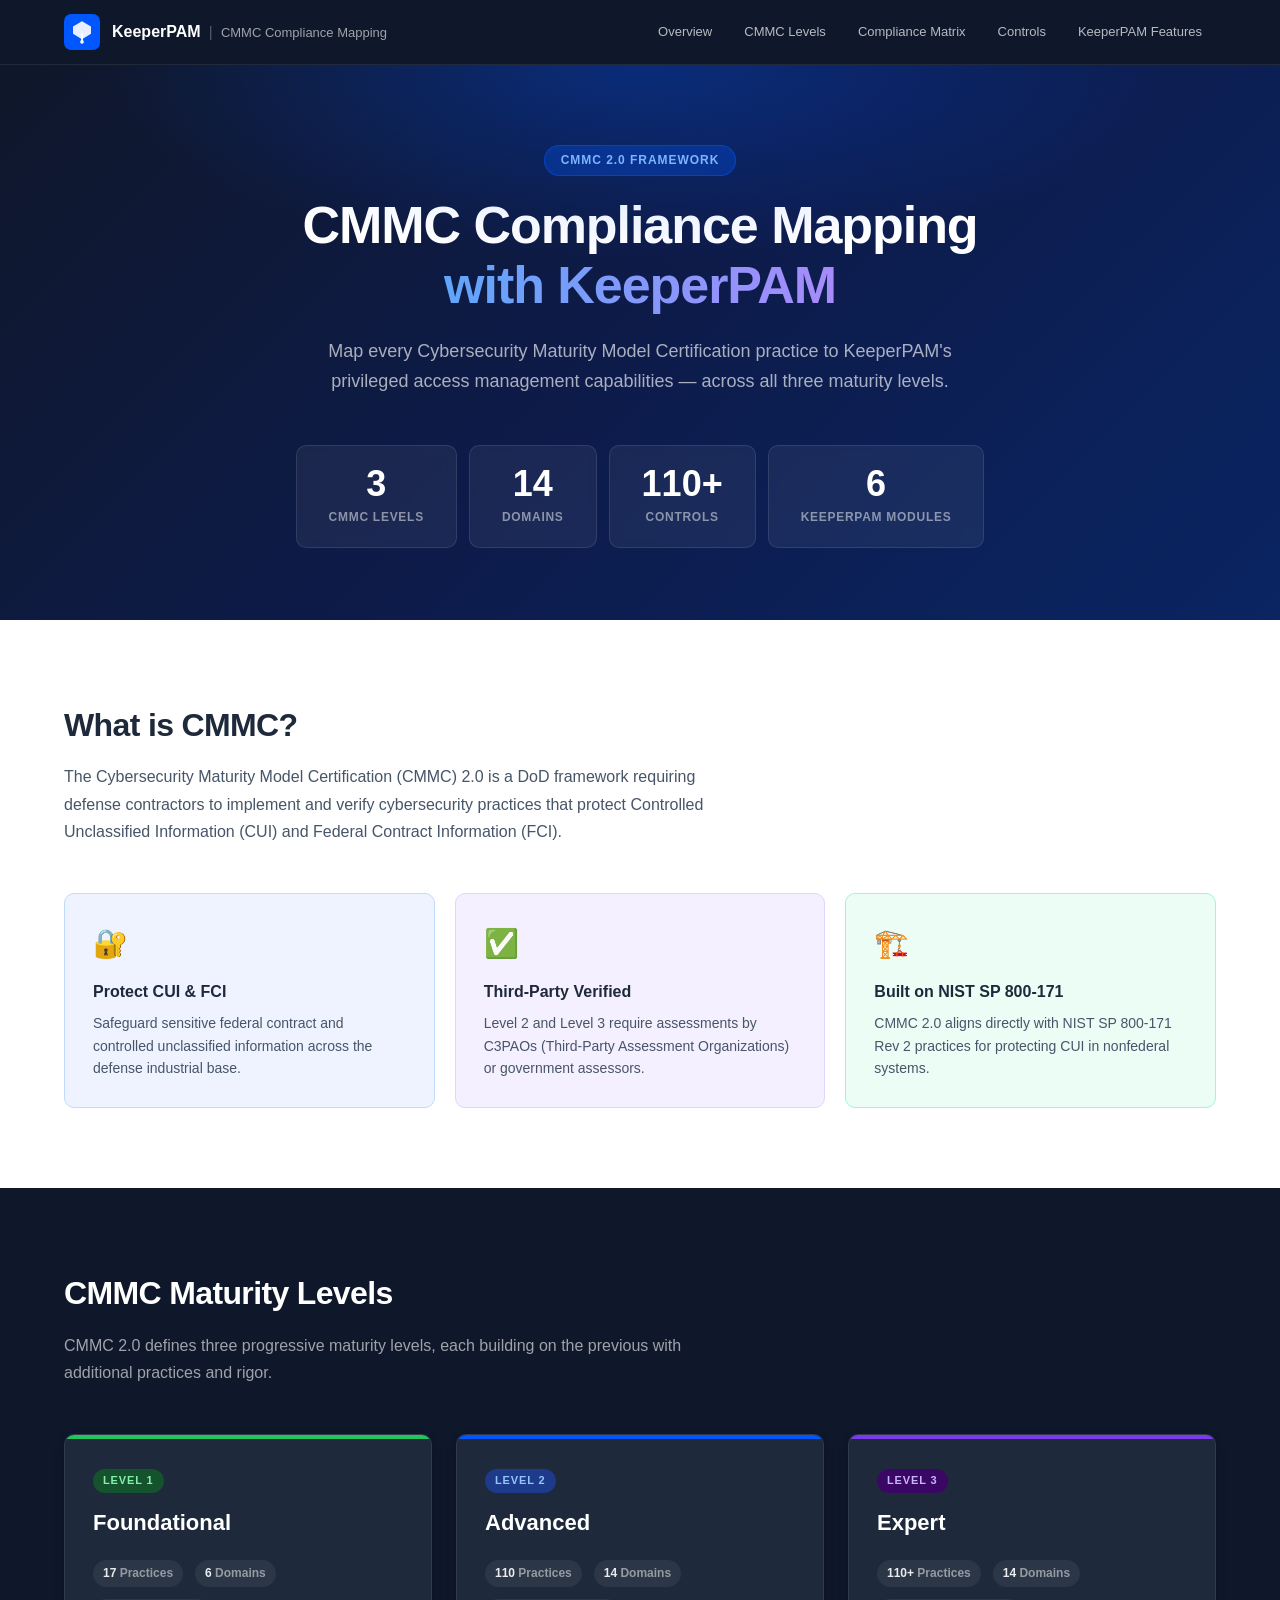
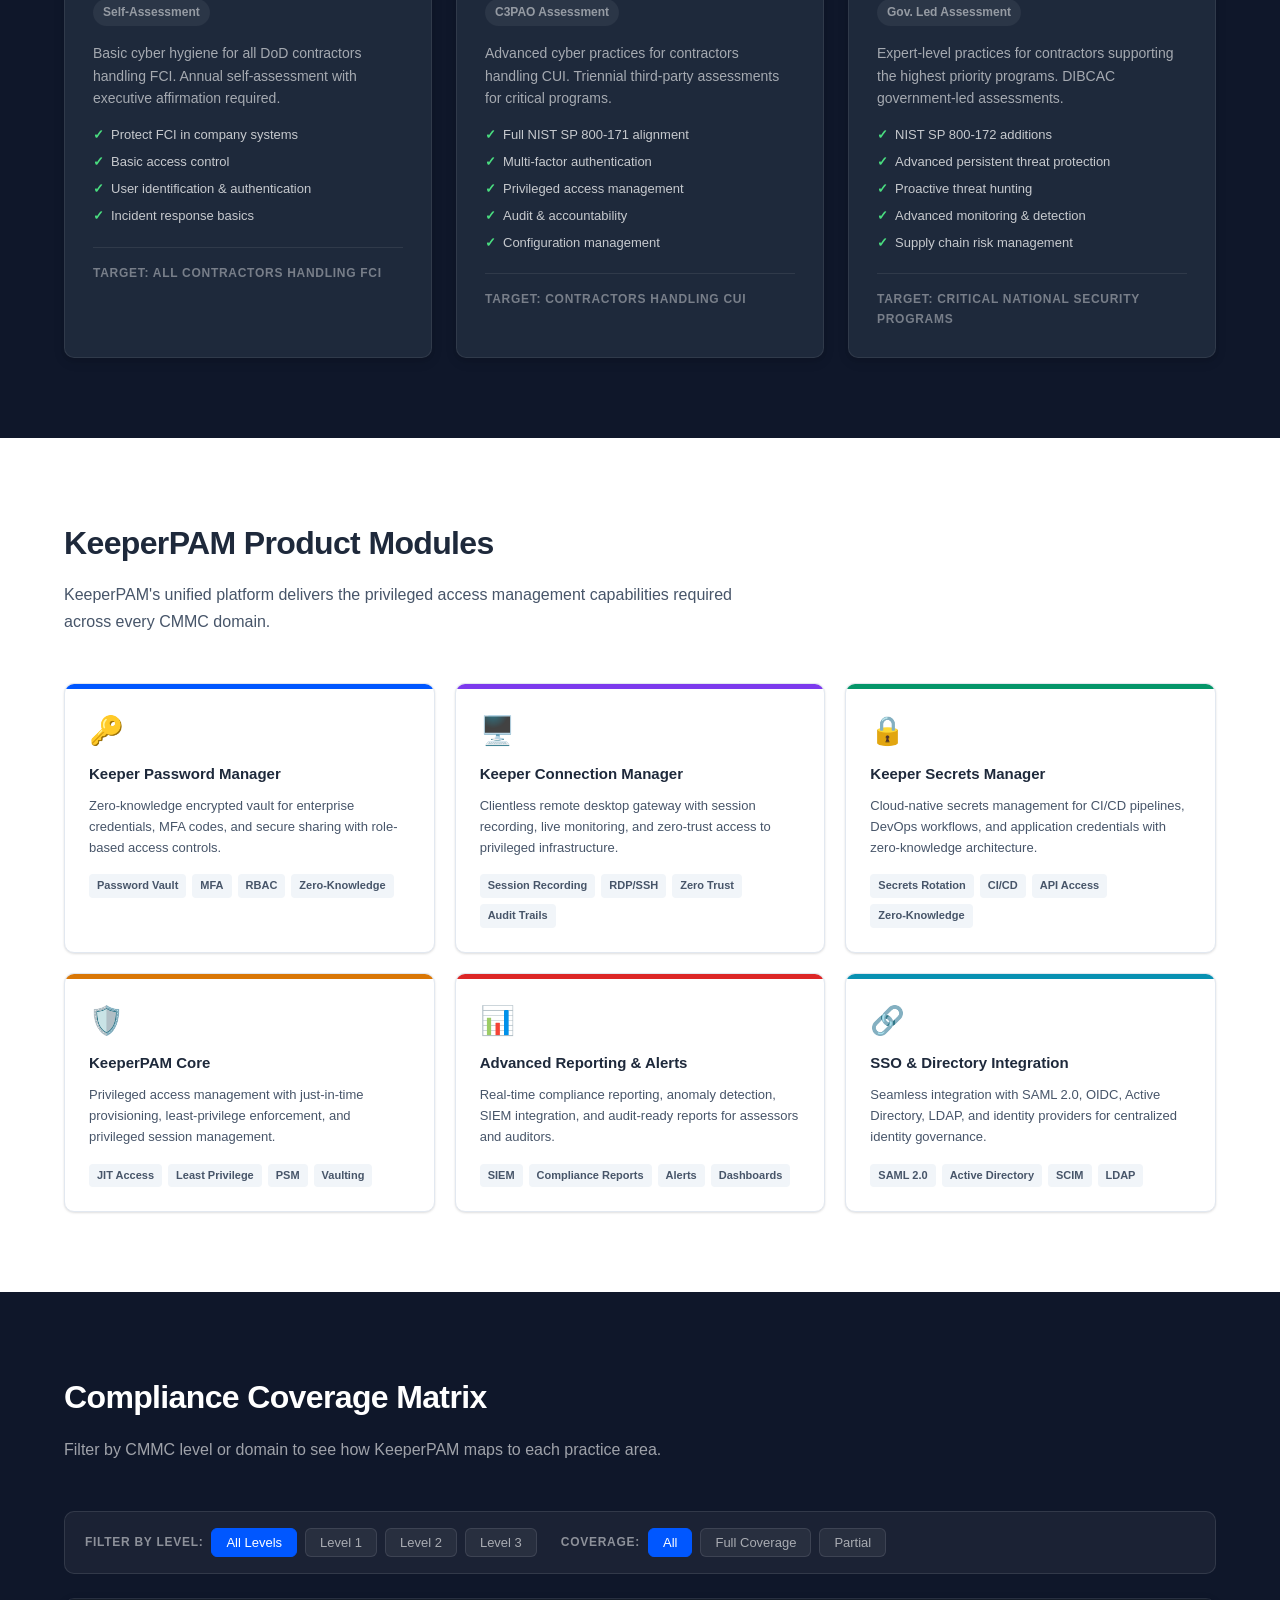
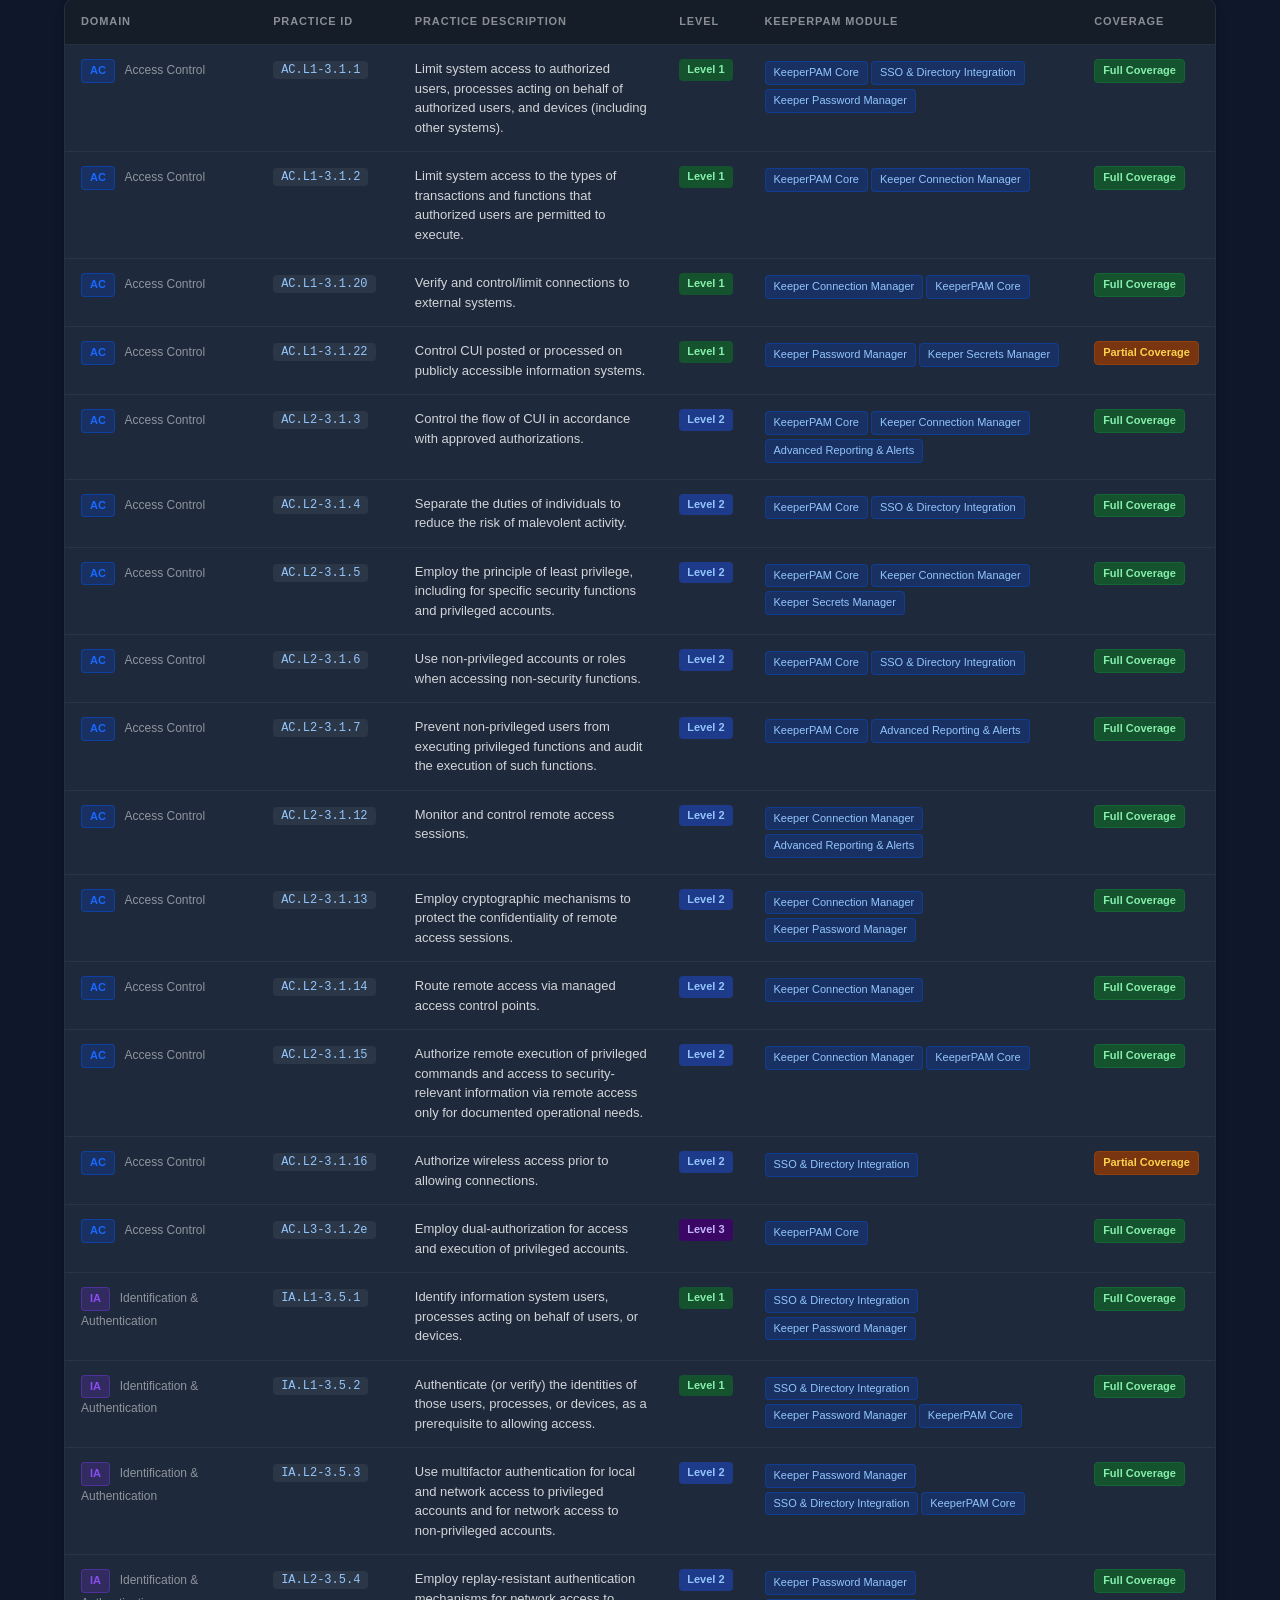
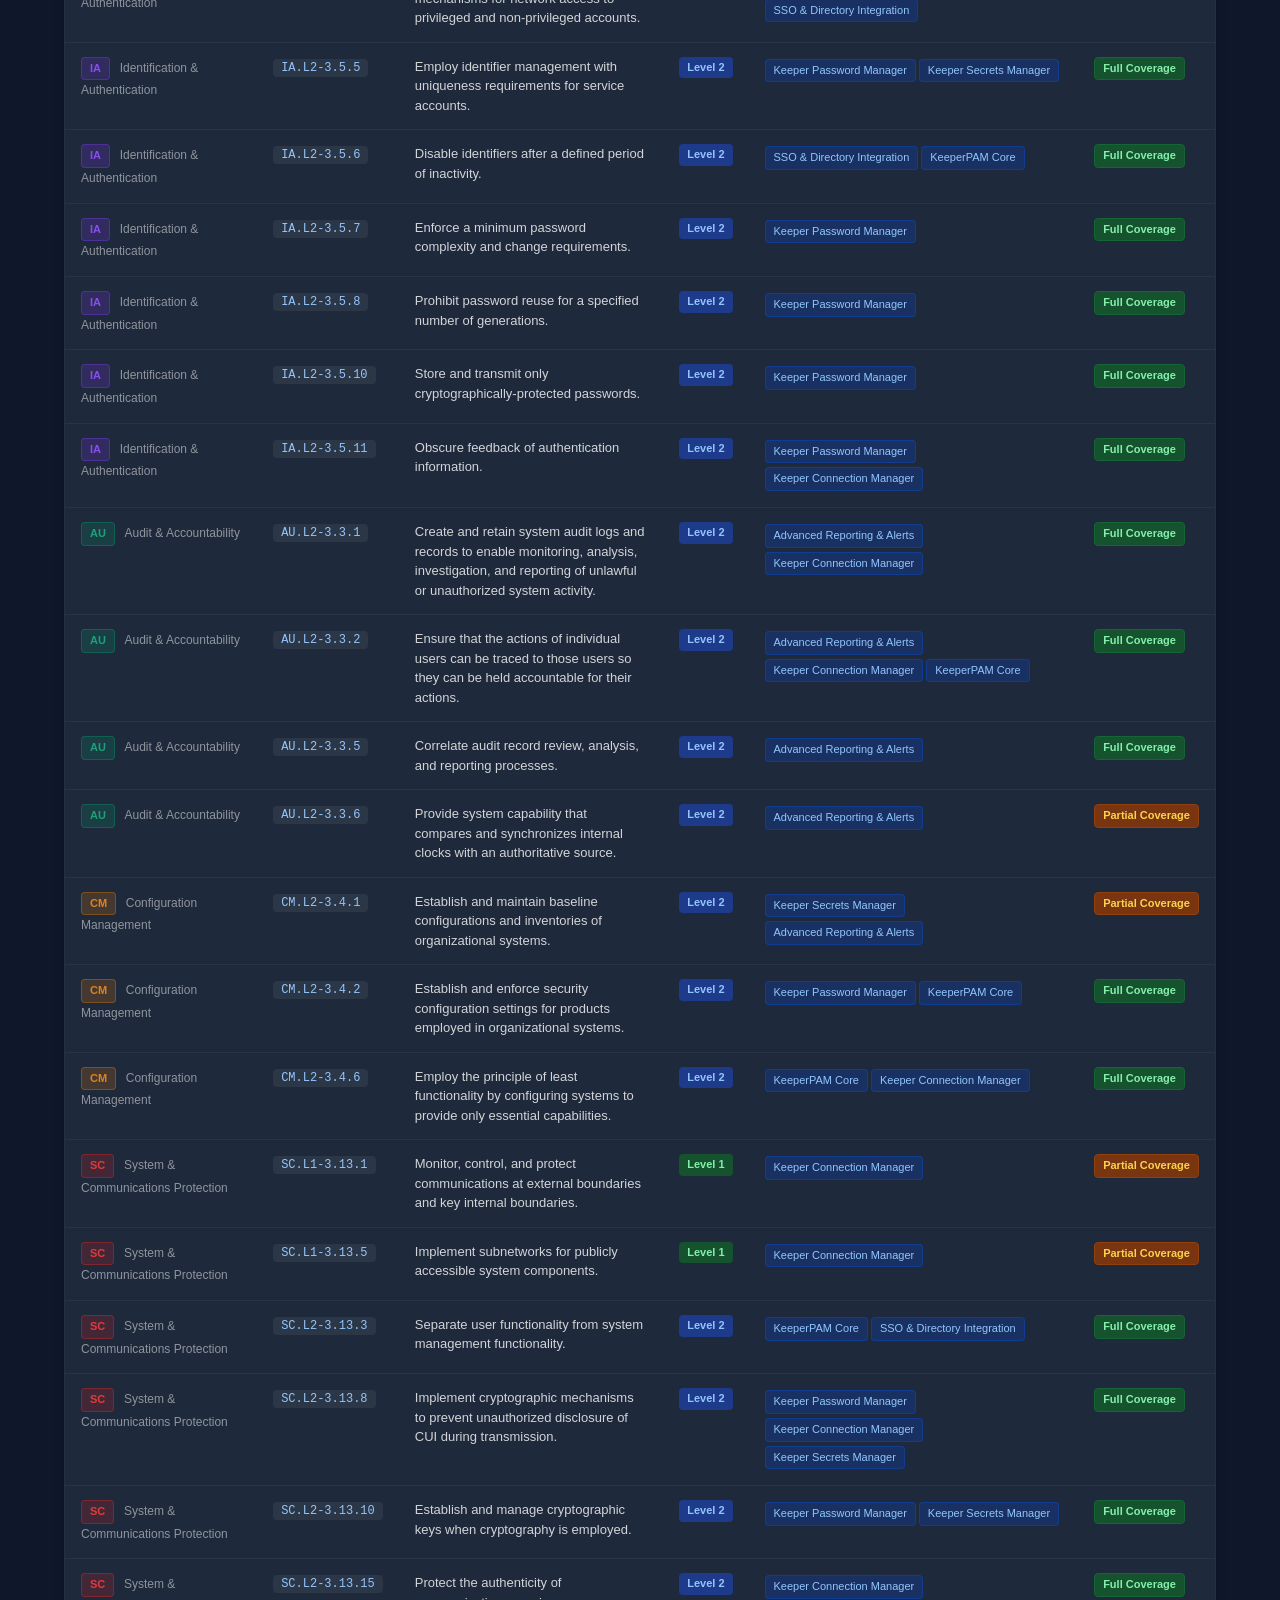
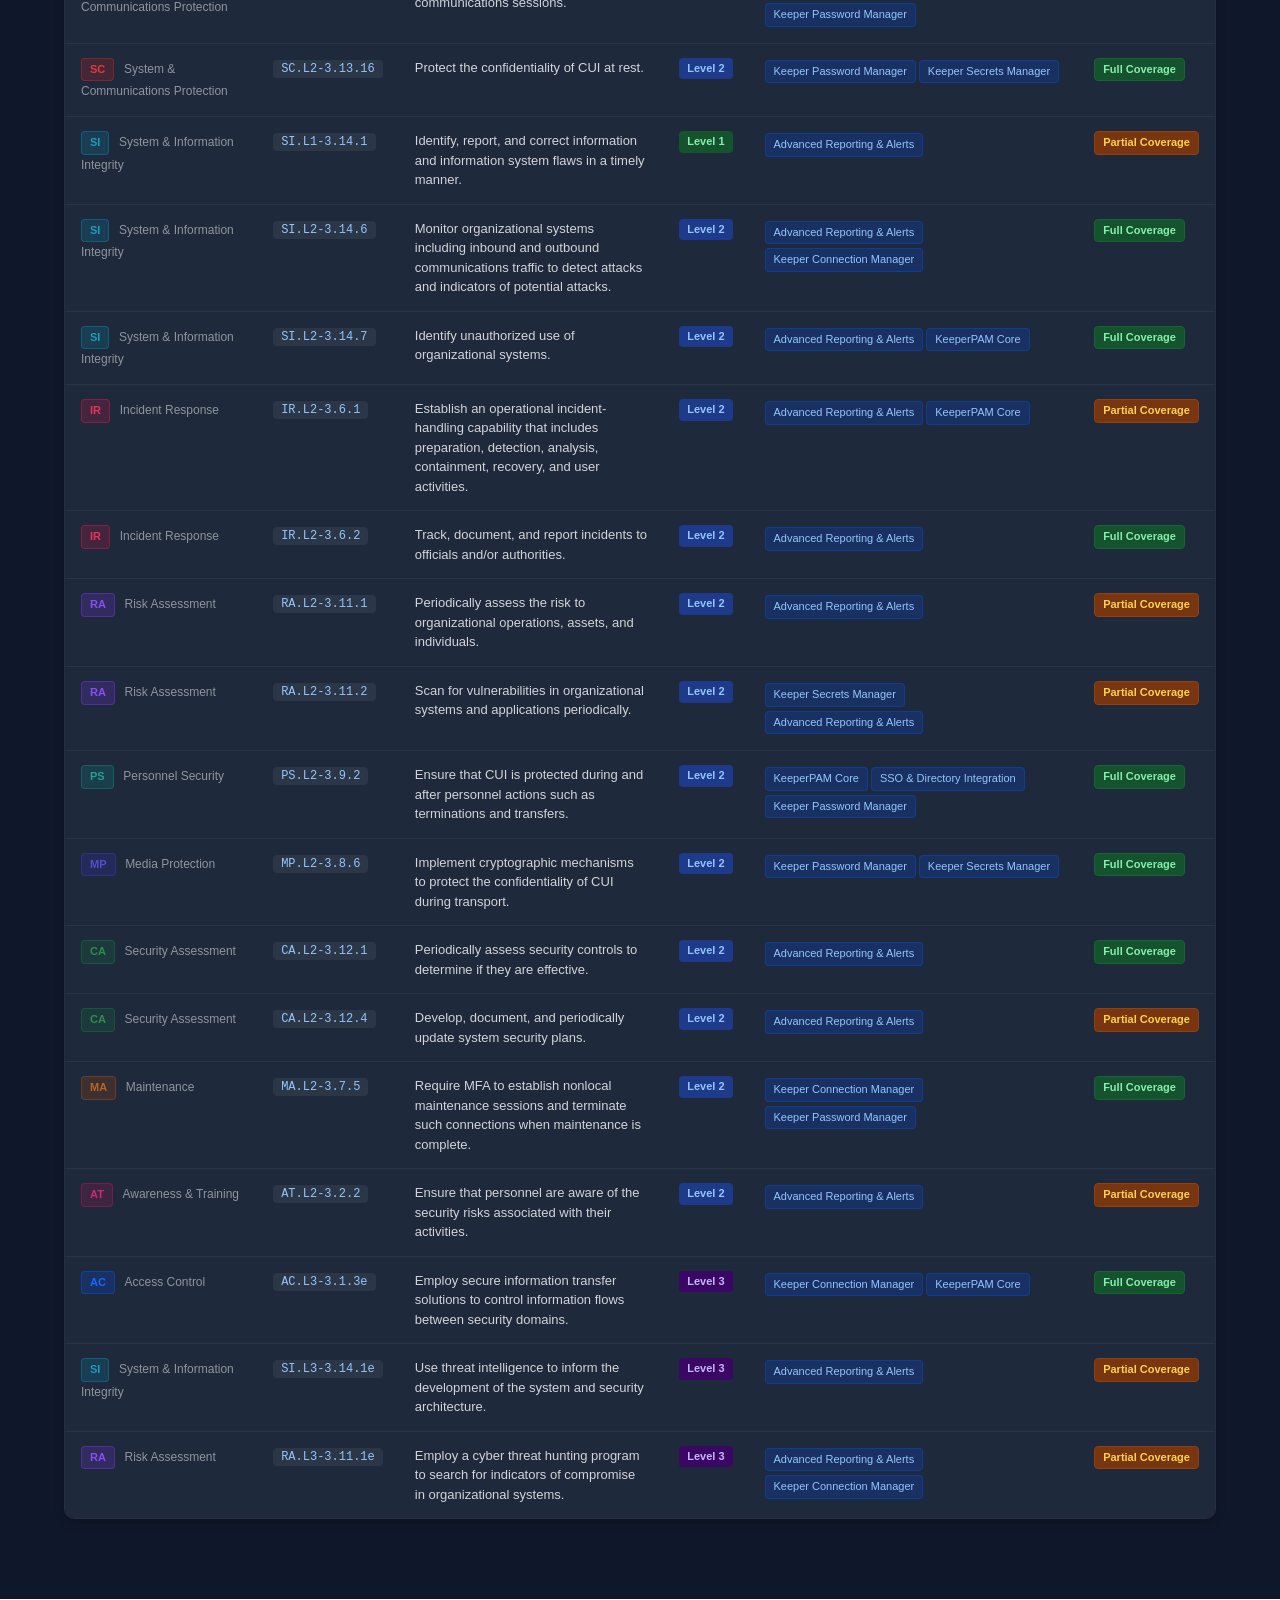
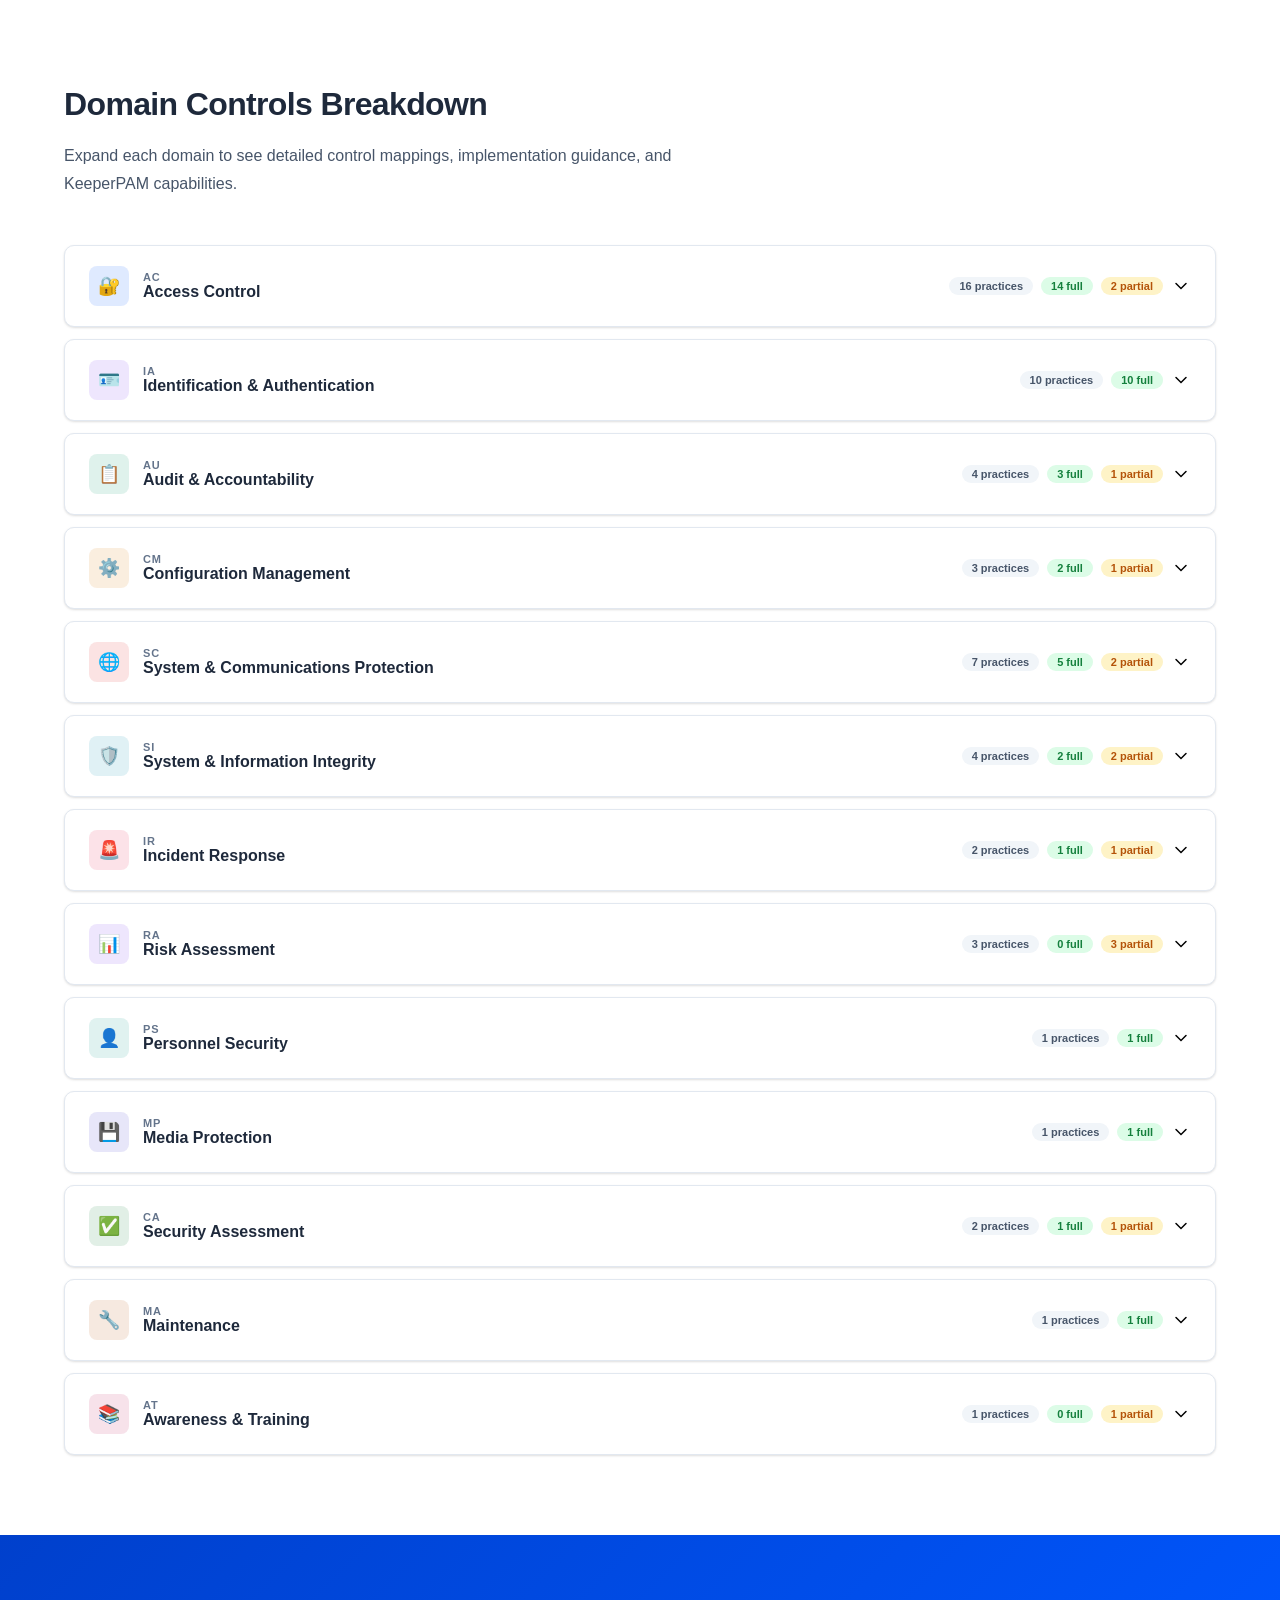
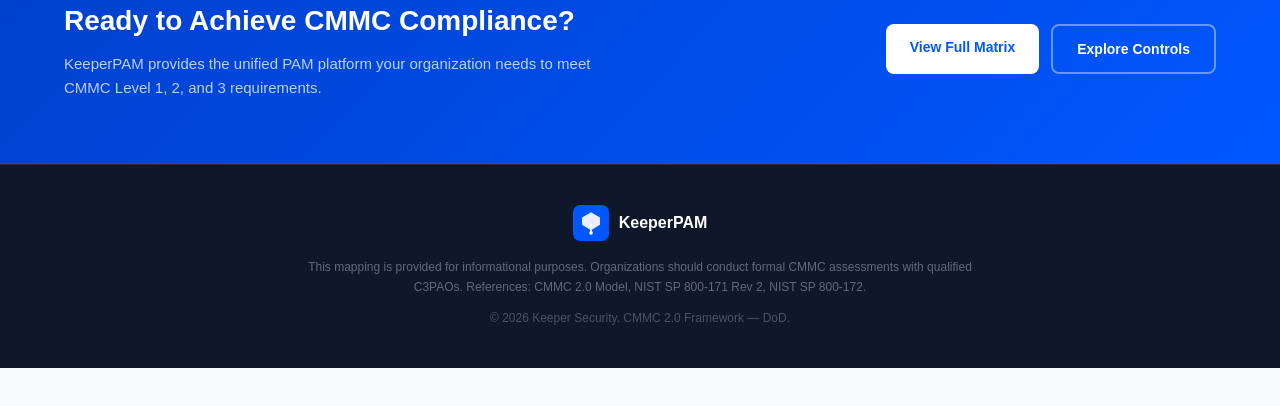
==== index.html @ f555647f "Add CMMC compliance mapping website for KeeperPAM Builds a full single-page website mapping CMMC 2.0" ====
<!DOCTYPE html>
<html lang="en">
<head>
  <meta charset="UTF-8" />
  <meta name="viewport" content="width=device-width, initial-scale=1.0" />
  <title>CMMC Compliance Mapping – KeeperPAM</title>
  <link rel="stylesheet" href="styles.css" />
</head>
<body>

  <!-- Header -->
  <header class="site-header">
    <div class="container header-inner">
      <div class="logo-block">
        <svg class="logo-icon" viewBox="0 0 40 40" fill="none" xmlns="http://www.w3.org/2000/svg">
          <rect width="40" height="40" rx="8" fill="#0057FF"/>
          <path d="M20 8L10 14v8l10 6 10-6v-8L20 8z" fill="white" opacity="0.9"/>
          <path d="M20 22v8" stroke="white" stroke-width="2" stroke-linecap="round"/>
          <circle cx="20" cy="31" r="2" fill="white"/>
        </svg>
        <div>
          <span class="logo-primary">KeeperPAM</span>
          <span class="logo-divider">|</span>
          <span class="logo-secondary">CMMC Compliance Mapping</span>
        </div>
      </div>
      <nav class="main-nav">
        <a href="#overview">Overview</a>
        <a href="#levels">CMMC Levels</a>
        <a href="#matrix">Compliance Matrix</a>
        <a href="#controls">Controls</a>
        <a href="#products">KeeperPAM Features</a>
      </nav>
    </div>
  </header>

  <!-- Hero -->
  <section class="hero">
    <div class="container">
      <div class="hero-badge">CMMC 2.0 Framework</div>
      <h1>CMMC Compliance Mapping<br /><span class="hero-accent">with KeeperPAM</span></h1>
      <p class="hero-sub">Map every Cybersecurity Maturity Model Certification practice to KeeperPAM's privileged access management capabilities — across all three maturity levels.</p>
      <div class="hero-stats">
        <div class="stat"><span class="stat-num">3</span><span class="stat-label">CMMC Levels</span></div>
        <div class="stat"><span class="stat-num">14</span><span class="stat-label">Domains</span></div>
        <div class="stat"><span class="stat-num">110+</span><span class="stat-label">Controls</span></div>
        <div class="stat"><span class="stat-num">6</span><span class="stat-label">KeeperPAM Modules</span></div>
      </div>
    </div>
  </section>

  <!-- Overview -->
  <section id="overview" class="section section-light">
    <div class="container">
      <h2 class="section-title">What is CMMC?</h2>
      <p class="section-intro">The Cybersecurity Maturity Model Certification (CMMC) 2.0 is a DoD framework requiring defense contractors to implement and verify cybersecurity practices that protect Controlled Unclassified Information (CUI) and Federal Contract Information (FCI).</p>
      <div class="card-grid three-col">
        <div class="card card-blue">
          <div class="card-icon">🔐</div>
          <h3>Protect CUI &amp; FCI</h3>
          <p>Safeguard sensitive federal contract and controlled unclassified information across the defense industrial base.</p>
        </div>
        <div class="card card-purple">
          <div class="card-icon">✅</div>
          <h3>Third-Party Verified</h3>
          <p>Level 2 and Level 3 require assessments by C3PAOs (Third-Party Assessment Organizations) or government assessors.</p>
        </div>
        <div class="card card-green">
          <div class="card-icon">🏗️</div>
          <h3>Built on NIST SP 800-171</h3>
          <p>CMMC 2.0 aligns directly with NIST SP 800-171 Rev 2 practices for protecting CUI in nonfederal systems.</p>
        </div>
      </div>
    </div>
  </section>

  <!-- CMMC Levels -->
  <section id="levels" class="section section-dark">
    <div class="container">
      <h2 class="section-title">CMMC Maturity Levels</h2>
      <p class="section-intro">CMMC 2.0 defines three progressive maturity levels, each building on the previous with additional practices and rigor.</p>
      <div class="levels-grid">

        <div class="level-card level-1">
          <div class="level-header">
            <span class="level-badge">Level 1</span>
            <h3>Foundational</h3>
          </div>
          <div class="level-body">
            <div class="level-meta">
              <span class="meta-item"><strong>17</strong> Practices</span>
              <span class="meta-item"><strong>6</strong> Domains</span>
              <span class="meta-item">Self-Assessment</span>
            </div>
            <p>Basic cyber hygiene for all DoD contractors handling FCI. Annual self-assessment with executive affirmation required.</p>
            <ul class="level-bullets">
              <li>Protect FCI in company systems</li>
              <li>Basic access control</li>
              <li>User identification &amp; authentication</li>
              <li>Incident response basics</li>
            </ul>
            <div class="level-target">Target: All contractors handling FCI</div>
          </div>
        </div>

        <div class="level-card level-2">
          <div class="level-header">
            <span class="level-badge">Level 2</span>
            <h3>Advanced</h3>
          </div>
          <div class="level-body">
            <div class="level-meta">
              <span class="meta-item"><strong>110</strong> Practices</span>
              <span class="meta-item"><strong>14</strong> Domains</span>
              <span class="meta-item">C3PAO Assessment</span>
            </div>
            <p>Advanced cyber practices for contractors handling CUI. Triennial third-party assessments for critical programs.</p>
            <ul class="level-bullets">
              <li>Full NIST SP 800-171 alignment</li>
              <li>Multi-factor authentication</li>
              <li>Privileged access management</li>
              <li>Audit &amp; accountability</li>
              <li>Configuration management</li>
            </ul>
            <div class="level-target">Target: Contractors handling CUI</div>
          </div>
        </div>

        <div class="level-card level-3">
          <div class="level-header">
            <span class="level-badge">Level 3</span>
            <h3>Expert</h3>
          </div>
          <div class="level-body">
            <div class="level-meta">
              <span class="meta-item"><strong>110+</strong> Practices</span>
              <span class="meta-item"><strong>14</strong> Domains</span>
              <span class="meta-item">Gov. Led Assessment</span>
            </div>
            <p>Expert-level practices for contractors supporting the highest priority programs. DIBCAC government-led assessments.</p>
            <ul class="level-bullets">
              <li>NIST SP 800-172 additions</li>
              <li>Advanced persistent threat protection</li>
              <li>Proactive threat hunting</li>
              <li>Advanced monitoring &amp; detection</li>
              <li>Supply chain risk management</li>
            </ul>
            <div class="level-target">Target: Critical national security programs</div>
          </div>
        </div>

      </div>
    </div>
  </section>

  <!-- KeeperPAM Products -->
  <section id="products" class="section section-light">
    <div class="container">
      <h2 class="section-title">KeeperPAM Product Modules</h2>
      <p class="section-intro">KeeperPAM's unified platform delivers the privileged access management capabilities required across every CMMC domain.</p>
      <div class="card-grid three-col">
        <div class="product-card" data-product="kpm">
          <div class="product-color-bar bar-blue"></div>
          <div class="product-icon">🔑</div>
          <h3>Keeper Password Manager</h3>
          <p>Zero-knowledge encrypted vault for enterprise credentials, MFA codes, and secure sharing with role-based access controls.</p>
          <div class="product-tags">
            <span class="tag">Password Vault</span>
            <span class="tag">MFA</span>
            <span class="tag">RBAC</span>
            <span class="tag">Zero-Knowledge</span>
          </div>
        </div>
        <div class="product-card" data-product="kcm">
          <div class="product-color-bar bar-purple"></div>
          <div class="product-icon">🖥️</div>
          <h3>Keeper Connection Manager</h3>
          <p>Clientless remote desktop gateway with session recording, live monitoring, and zero-trust access to privileged infrastructure.</p>
          <div class="product-tags">
            <span class="tag">Session Recording</span>
            <span class="tag">RDP/SSH</span>
            <span class="tag">Zero Trust</span>
            <span class="tag">Audit Trails</span>
          </div>
        </div>
        <div class="product-card" data-product="ksm">
          <div class="product-color-bar bar-green"></div>
          <div class="product-icon">🔒</div>
          <h3>Keeper Secrets Manager</h3>
          <p>Cloud-native secrets management for CI/CD pipelines, DevOps workflows, and application credentials with zero-knowledge architecture.</p>
          <div class="product-tags">
            <span class="tag">Secrets Rotation</span>
            <span class="tag">CI/CD</span>
            <span class="tag">API Access</span>
            <span class="tag">Zero-Knowledge</span>
          </div>
        </div>
        <div class="product-card" data-product="kpam">
          <div class="product-color-bar bar-orange"></div>
          <div class="product-icon">🛡️</div>
          <h3>KeeperPAM Core</h3>
          <p>Privileged access management with just-in-time provisioning, least-privilege enforcement, and privileged session management.</p>
          <div class="product-tags">
            <span class="tag">JIT Access</span>
            <span class="tag">Least Privilege</span>
            <span class="tag">PSM</span>
            <span class="tag">Vaulting</span>
          </div>
        </div>
        <div class="product-card" data-product="reporting">
          <div class="product-color-bar bar-red"></div>
          <div class="product-icon">📊</div>
          <h3>Advanced Reporting &amp; Alerts</h3>
          <p>Real-time compliance reporting, anomaly detection, SIEM integration, and audit-ready reports for assessors and auditors.</p>
          <div class="product-tags">
            <span class="tag">SIEM</span>
            <span class="tag">Compliance Reports</span>
            <span class="tag">Alerts</span>
            <span class="tag">Dashboards</span>
          </div>
        </div>
        <div class="product-card" data-product="sso">
          <div class="product-color-bar bar-teal"></div>
          <div class="product-icon">🔗</div>
          <h3>SSO &amp; Directory Integration</h3>
          <p>Seamless integration with SAML 2.0, OIDC, Active Directory, LDAP, and identity providers for centralized identity governance.</p>
          <div class="product-tags">
            <span class="tag">SAML 2.0</span>
            <span class="tag">Active Directory</span>
            <span class="tag">SCIM</span>
            <span class="tag">LDAP</span>
          </div>
        </div>
      </div>
    </div>
  </section>

  <!-- Compliance Matrix -->
  <section id="matrix" class="section section-dark">
    <div class="container">
      <h2 class="section-title">Compliance Coverage Matrix</h2>
      <p class="section-intro">Filter by CMMC level or domain to see how KeeperPAM maps to each practice area.</p>

      <div class="filter-bar">
        <div class="filter-group">
          <label>Filter by Level:</label>
          <button class="filter-btn active" data-filter-level="all">All Levels</button>
          <button class="filter-btn" data-filter-level="1">Level 1</button>
          <button class="filter-btn" data-filter-level="2">Level 2</button>
          <button class="filter-btn" data-filter-level="3">Level 3</button>
        </div>
        <div class="filter-group">
          <label>Coverage:</label>
          <button class="filter-btn active" data-filter-coverage="all">All</button>
          <button class="filter-btn" data-filter-coverage="full">Full Coverage</button>
          <button class="filter-btn" data-filter-coverage="partial">Partial</button>
        </div>
      </div>

      <div class="matrix-table-wrap">
        <table class="matrix-table" id="matrixTable">
          <thead>
            <tr>
              <th>Domain</th>
              <th>Practice ID</th>
              <th>Practice Description</th>
              <th>Level</th>
              <th>KeeperPAM Module</th>
              <th>Coverage</th>
            </tr>
          </thead>
          <tbody id="matrixBody">
            <!-- Populated by JS -->
          </tbody>
        </table>
      </div>
    </div>
  </section>

  <!-- Detailed Controls -->
  <section id="controls" class="section section-light">
    <div class="container">
      <h2 class="section-title">Domain Controls Breakdown</h2>
      <p class="section-intro">Expand each domain to see detailed control mappings, implementation guidance, and KeeperPAM capabilities.</p>
      <div id="accordionContainer" class="accordion-container">
        <!-- Populated by JS -->
      </div>
    </div>
  </section>

  <!-- CTA -->
  <section class="cta-section">
    <div class="container cta-inner">
      <div>
        <h2>Ready to Achieve CMMC Compliance?</h2>
        <p>KeeperPAM provides the unified PAM platform your organization needs to meet CMMC Level 1, 2, and 3 requirements.</p>
      </div>
      <div class="cta-buttons">
        <a href="#matrix" class="btn btn-primary">View Full Matrix</a>
        <a href="#controls" class="btn btn-outline">Explore Controls</a>
      </div>
    </div>
  </section>

  <!-- Footer -->
  <footer class="site-footer">
    <div class="container footer-inner">
      <div class="footer-logo">
        <svg class="logo-icon" viewBox="0 0 40 40" fill="none" xmlns="http://www.w3.org/2000/svg">
          <rect width="40" height="40" rx="8" fill="#0057FF"/>
          <path d="M20 8L10 14v8l10 6 10-6v-8L20 8z" fill="white" opacity="0.9"/>
          <path d="M20 22v8" stroke="white" stroke-width="2" stroke-linecap="round"/>
          <circle cx="20" cy="31" r="2" fill="white"/>
        </svg>
        <span>KeeperPAM</span>
      </div>
      <p class="footer-note">This mapping is provided for informational purposes. Organizations should conduct formal CMMC assessments with qualified C3PAOs. References: CMMC 2.0 Model, NIST SP 800-171 Rev 2, NIST SP 800-172.</p>
      <p class="footer-copy">&copy; 2026 Keeper Security. CMMC 2.0 Framework — DoD.</p>
    </div>
  </footer>

  <script src="data.js"></script>
  <script src="app.js"></script>
</body>
</html>
---- styles.css ----
/* ═══════════════════════════════════════════════════════════════
   KeeperPAM CMMC Compliance Mapping — Stylesheet
   ═══════════════════════════════════════════════════════════════ */

/* ── Reset & Base ──────────────────────────────────────────── */
*, *::before, *::after { box-sizing: border-box; margin: 0; padding: 0; }

:root {
  --blue: #0057FF;
  --blue-dark: #0040CC;
  --blue-light: #EEF3FF;
  --purple: #7C3AED;
  --purple-light: #F5F0FF;
  --green: #059669;
  --green-light: #ECFDF5;
  --orange: #D97706;
  --orange-light: #FFFBEB;
  --red: #DC2626;
  --teal: #0891B2;
  --slate-50: #F8FAFC;
  --slate-100: #F1F5F9;
  --slate-200: #E2E8F0;
  --slate-300: #CBD5E1;
  --slate-500: #64748B;
  --slate-600: #475569;
  --slate-700: #334155;
  --slate-800: #1E293B;
  --slate-900: #0F172A;
  --white: #FFFFFF;
  --font: -apple-system, BlinkMacSystemFont, "Segoe UI", Roboto, "Helvetica Neue", Arial, sans-serif;
  --mono: "SF Mono", "Fira Code", "Cascadia Code", Consolas, monospace;
  --radius: 10px;
  --shadow-sm: 0 1px 3px rgba(0,0,0,.08), 0 1px 2px rgba(0,0,0,.06);
  --shadow: 0 4px 12px rgba(0,0,0,.1), 0 2px 4px rgba(0,0,0,.06);
  --shadow-lg: 0 20px 40px rgba(0,0,0,.12), 0 8px 16px rgba(0,0,0,.06);
}

html { scroll-behavior: smooth; }

body {
  font-family: var(--font);
  color: var(--slate-800);
  background: var(--slate-50);
  line-height: 1.6;
  font-size: 15px;
}

a { color: var(--blue); text-decoration: none; }
a:hover { text-decoration: underline; }

.container {
  max-width: 1200px;
  margin: 0 auto;
  padding: 0 24px;
}

/* ── Header ────────────────────────────────────────────────── */
.site-header {
  background: var(--slate-900);
  border-bottom: 1px solid rgba(255,255,255,.08);
  position: sticky;
  top: 0;
  z-index: 100;
  backdrop-filter: blur(8px);
}

.header-inner {
  display: flex;
  align-items: center;
  justify-content: space-between;
  height: 64px;
  gap: 24px;
}

.logo-block {
  display: flex;
  align-items: center;
  gap: 12px;
  flex-shrink: 0;
}

.logo-icon { width: 36px; height: 36px; }

.logo-primary {
  font-size: 16px;
  font-weight: 700;
  color: var(--white);
}

.logo-divider {
  color: rgba(255,255,255,.3);
  margin: 0 4px;
}

.logo-secondary {
  font-size: 13px;
  color: rgba(255,255,255,.6);
}

.main-nav {
  display: flex;
  gap: 4px;
}

.main-nav a {
  color: rgba(255,255,255,.7);
  font-size: 13px;
  font-weight: 500;
  padding: 6px 14px;
  border-radius: 6px;
  transition: all .15s;
}

.main-nav a:hover {
  color: var(--white);
  background: rgba(255,255,255,.1);
  text-decoration: none;
}

/* ── Hero ──────────────────────────────────────────────────── */
.hero {
  background: linear-gradient(135deg, var(--slate-900) 0%, #0D1B4A 50%, #0A2563 100%);
  padding: 80px 0 72px;
  text-align: center;
  position: relative;
  overflow: hidden;
}

.hero::before {
  content: "";
  position: absolute;
  inset: 0;
  background: radial-gradient(ellipse 60% 50% at 50% 0%, rgba(0,87,255,.3) 0%, transparent 70%);
  pointer-events: none;
}

.hero-badge {
  display: inline-block;
  background: rgba(0,87,255,.3);
  border: 1px solid rgba(0,87,255,.5);
  color: #93C5FD;
  font-size: 12px;
  font-weight: 600;
  letter-spacing: .08em;
  text-transform: uppercase;
  padding: 5px 16px;
  border-radius: 20px;
  margin-bottom: 20px;
}

.hero h1 {
  font-size: clamp(28px, 5vw, 52px);
  font-weight: 800;
  color: var(--white);
  line-height: 1.15;
  margin-bottom: 20px;
  letter-spacing: -.02em;
}

.hero-accent {
  background: linear-gradient(90deg, #60A5FA, #A78BFA);
  -webkit-background-clip: text;
  background-clip: text;
  -webkit-text-fill-color: transparent;
}

.hero-sub {
  color: rgba(255,255,255,.65);
  font-size: 18px;
  max-width: 640px;
  margin: 0 auto 48px;
  line-height: 1.7;
}

.hero-stats {
  display: flex;
  justify-content: center;
  gap: 12px;
  flex-wrap: wrap;
}

.stat {
  background: rgba(255,255,255,.06);
  border: 1px solid rgba(255,255,255,.1);
  border-radius: var(--radius);
  padding: 20px 32px;
  min-width: 120px;
  backdrop-filter: blur(4px);
}

.stat-num {
  display: block;
  font-size: 36px;
  font-weight: 800;
  color: var(--white);
  line-height: 1;
  margin-bottom: 6px;
}

.stat-label {
  display: block;
  font-size: 12px;
  font-weight: 600;
  color: rgba(255,255,255,.5);
  letter-spacing: .06em;
  text-transform: uppercase;
}

/* ── Sections ──────────────────────────────────────────────── */
.section { padding: 80px 0; }
.section-light { background: var(--white); }
.section-dark { background: var(--slate-900); }

.section-title {
  font-size: clamp(22px, 3vw, 32px);
  font-weight: 800;
  letter-spacing: -.02em;
  margin-bottom: 12px;
}

.section-dark .section-title { color: var(--white); }
.section-dark .section-intro { color: rgba(255,255,255,.6); }

.section-intro {
  font-size: 16px;
  color: var(--slate-600);
  max-width: 680px;
  margin-bottom: 48px;
  line-height: 1.7;
}

/* ── Card Grid ─────────────────────────────────────────────── */
.card-grid { display: grid; gap: 20px; }
.three-col { grid-template-columns: repeat(auto-fit, minmax(300px, 1fr)); }

.card {
  border-radius: var(--radius);
  padding: 28px;
  border: 1px solid var(--slate-200);
}

.card-icon { font-size: 28px; margin-bottom: 12px; }
.card h3 { font-size: 16px; font-weight: 700; margin-bottom: 8px; }
.card p { font-size: 14px; color: var(--slate-600); line-height: 1.6; }

.card-blue { background: var(--blue-light); border-color: #BFDBFE; }
.card-purple { background: var(--purple-light); border-color: #DDD6FE; }
.card-green { background: var(--green-light); border-color: #A7F3D0; }

/* ── CMMC Level Cards ──────────────────────────────────────── */
.levels-grid {
  display: grid;
  grid-template-columns: repeat(auto-fit, minmax(300px, 1fr));
  gap: 24px;
}

.level-card {
  border-radius: var(--radius);
  overflow: hidden;
  background: var(--slate-800);
  border: 1px solid rgba(255,255,255,.08);
  box-shadow: var(--shadow);
  transition: transform .2s, box-shadow .2s;
}

.level-card:hover {
  transform: translateY(-4px);
  box-shadow: var(--shadow-lg);
}

.level-header {
  padding: 28px 28px 20px;
}

.level-badge {
  display: inline-block;
  font-size: 11px;
  font-weight: 700;
  letter-spacing: .08em;
  text-transform: uppercase;
  padding: 3px 10px;
  border-radius: 20px;
  margin-bottom: 12px;
}

.level-1 .level-header { border-top: 4px solid #22C55E; }
.level-1 .level-badge { background: #14532D; color: #86EFAC; }

.level-2 .level-header { border-top: 4px solid var(--blue); }
.level-2 .level-badge { background: #1E3A8A; color: #93C5FD; }

.level-3 .level-header { border-top: 4px solid var(--purple); }
.level-3 .level-badge { background: #3B0764; color: #C4B5FD; }

.level-header h3 {
  font-size: 22px;
  font-weight: 800;
  color: var(--white);
}

.level-body { padding: 0 28px 28px; }

.level-meta {
  display: flex;
  gap: 12px;
  flex-wrap: wrap;
  margin-bottom: 16px;
}

.meta-item {
  font-size: 12px;
  font-weight: 600;
  color: rgba(255,255,255,.5);
  background: rgba(255,255,255,.06);
  padding: 4px 10px;
  border-radius: 20px;
}

.meta-item strong { color: rgba(255,255,255,.9); }

.level-body p {
  font-size: 14px;
  color: rgba(255,255,255,.6);
  margin-bottom: 16px;
  line-height: 1.6;
}

.level-bullets {
  list-style: none;
  display: flex;
  flex-direction: column;
  gap: 6px;
  margin-bottom: 20px;
}

.level-bullets li {
  font-size: 13px;
  color: rgba(255,255,255,.75);
  padding-left: 18px;
  position: relative;
}

.level-bullets li::before {
  content: "✓";
  position: absolute;
  left: 0;
  color: #4ADE80;
  font-weight: 700;
}

.level-target {
  font-size: 12px;
  font-weight: 600;
  color: rgba(255,255,255,.4);
  border-top: 1px solid rgba(255,255,255,.08);
  padding-top: 16px;
  text-transform: uppercase;
  letter-spacing: .06em;
}

/* ── Product Cards ─────────────────────────────────────────── */
.product-card {
  background: var(--white);
  border: 1px solid var(--slate-200);
  border-radius: var(--radius);
  padding: 0 0 24px;
  overflow: hidden;
  box-shadow: var(--shadow-sm);
  transition: transform .2s, box-shadow .2s;
}

.product-card:hover {
  transform: translateY(-3px);
  box-shadow: var(--shadow);
}

.product-color-bar {
  height: 5px;
  border-radius: 0;
}

.bar-blue { background: var(--blue); }
.bar-purple { background: var(--purple); }
.bar-green { background: var(--green); }
.bar-orange { background: var(--orange); }
.bar-red { background: var(--red); }
.bar-teal { background: var(--teal); }

.product-icon {
  font-size: 28px;
  padding: 20px 24px 8px;
}

.product-card h3 {
  font-size: 15px;
  font-weight: 700;
  padding: 0 24px 10px;
  color: var(--slate-800);
}

.product-card p {
  font-size: 13px;
  color: var(--slate-600);
  line-height: 1.6;
  padding: 0 24px 16px;
}

.product-tags {
  padding: 0 24px;
  display: flex;
  flex-wrap: wrap;
  gap: 6px;
}

.tag {
  font-size: 11px;
  font-weight: 600;
  background: var(--slate-100);
  color: var(--slate-600);
  padding: 3px 8px;
  border-radius: 4px;
}

/* ── Filter Bar ────────────────────────────────────────────── */
.filter-bar {
  display: flex;
  gap: 24px;
  align-items: center;
  flex-wrap: wrap;
  margin-bottom: 24px;
  padding: 16px 20px;
  background: rgba(255,255,255,.05);
  border: 1px solid rgba(255,255,255,.1);
  border-radius: var(--radius);
}

.filter-group {
  display: flex;
  align-items: center;
  gap: 8px;
}

.filter-group label {
  font-size: 12px;
  font-weight: 600;
  color: rgba(255,255,255,.5);
  text-transform: uppercase;
  letter-spacing: .06em;
  white-space: nowrap;
}

.filter-btn {
  background: rgba(255,255,255,.06);
  border: 1px solid rgba(255,255,255,.1);
  color: rgba(255,255,255,.6);
  padding: 6px 14px;
  border-radius: 6px;
  font-size: 13px;
  font-weight: 500;
  cursor: pointer;
  transition: all .15s;
  font-family: var(--font);
}

.filter-btn:hover {
  background: rgba(255,255,255,.1);
  color: var(--white);
}

.filter-btn.active {
  background: var(--blue);
  border-color: var(--blue);
  color: var(--white);
}

/* ── Matrix Table ──────────────────────────────────────────── */
.matrix-table-wrap {
  overflow-x: auto;
  border-radius: var(--radius);
  border: 1px solid rgba(255,255,255,.1);
  box-shadow: var(--shadow);
}

.matrix-table {
  width: 100%;
  border-collapse: collapse;
  background: var(--slate-800);
  font-size: 13px;
}

.matrix-table thead {
  background: rgba(0,0,0,.3);
}

.matrix-table th {
  padding: 14px 16px;
  text-align: left;
  font-size: 11px;
  font-weight: 700;
  color: rgba(255,255,255,.5);
  letter-spacing: .08em;
  text-transform: uppercase;
  border-bottom: 1px solid rgba(255,255,255,.08);
  white-space: nowrap;
}

.matrix-table td {
  padding: 14px 16px;
  border-bottom: 1px solid rgba(255,255,255,.05);
  color: rgba(255,255,255,.8);
  vertical-align: top;
}

.matrix-table tr:hover td {
  background: rgba(255,255,255,.03);
}

.matrix-table tr:last-child td {
  border-bottom: none;
}

.domain-tag {
  display: inline-block;
  font-size: 11px;
  font-weight: 700;
  padding: 2px 8px;
  border-radius: 4px;
  background: color-mix(in srgb, var(--domain-color, #64748B) 20%, transparent);
  color: color-mix(in srgb, var(--domain-color, #64748B) 90%, white);
  border: 1px solid color-mix(in srgb, var(--domain-color, #64748B) 40%, transparent);
  margin-right: 6px;
  white-space: nowrap;
}

.domain-name {
  font-size: 12px;
  color: rgba(255,255,255,.5);
}

.practice-id {
  font-family: var(--mono);
  font-size: 12px;
  background: rgba(255,255,255,.06);
  color: #93C5FD;
  padding: 2px 8px;
  border-radius: 4px;
  white-space: nowrap;
}

.practice-desc {
  max-width: 360px;
  font-size: 13px;
  line-height: 1.5;
}

.module-chip {
  display: inline-block;
  font-size: 11px;
  font-weight: 500;
  background: rgba(0,87,255,.2);
  color: #93C5FD;
  border: 1px solid rgba(0,87,255,.3);
  padding: 2px 8px;
  border-radius: 4px;
  margin: 2px 3px 2px 0;
  white-space: nowrap;
}

.empty-state {
  text-align: center;
  padding: 48px !important;
  color: rgba(255,255,255,.3);
  font-size: 14px;
}

/* ── Badges ────────────────────────────────────────────────── */
.badge {
  display: inline-block;
  font-size: 11px;
  font-weight: 700;
  padding: 2px 8px;
  border-radius: 4px;
  white-space: nowrap;
}

.badge-full {
  background: #14532D;
  color: #86EFAC;
  border: 1px solid #166534;
}

.badge-partial {
  background: #78350F;
  color: #FCD34D;
  border: 1px solid #92400E;
}

.badge-comp {
  background: #1E3A5F;
  color: #93C5FD;
  border: 1px solid #1E40AF;
}

.badge-level { border-radius: 4px; }
.badge-level-1 { background: #14532D; color: #86EFAC; }
.badge-level-2 { background: #1E3A8A; color: #93C5FD; }
.badge-level-3 { background: #3B0764; color: #C4B5FD; }

/* ── Accordion ─────────────────────────────────────────────── */
.accordion-container {
  display: flex;
  flex-direction: column;
  gap: 12px;
}

.accordion-item {
  border: 1px solid var(--slate-200);
  border-radius: var(--radius);
  overflow: hidden;
  background: var(--white);
  box-shadow: var(--shadow-sm);
}

.accordion-header {
  display: flex;
  align-items: center;
  justify-content: space-between;
  padding: 20px 24px;
  cursor: pointer;
  background: none;
  border: none;
  width: 100%;
  text-align: left;
  font-family: var(--font);
  gap: 16px;
  transition: background .15s;
}

.accordion-header:hover {
  background: var(--slate-50);
}

.accordion-title {
  display: flex;
  align-items: center;
  gap: 14px;
}

.accordion-icon {
  width: 40px;
  height: 40px;
  border-radius: 8px;
  display: flex;
  align-items: center;
  justify-content: center;
  font-size: 18px;
  flex-shrink: 0;
}

.accordion-domain-code {
  font-size: 11px;
  font-weight: 700;
  letter-spacing: .08em;
  text-transform: uppercase;
  color: var(--slate-500);
  display: block;
}

.accordion-domain-name {
  font-size: 16px;
  font-weight: 700;
  color: var(--slate-800);
  display: block;
}

.accordion-meta {
  display: flex;
  align-items: center;
  gap: 8px;
  flex-shrink: 0;
  flex-wrap: wrap;
  justify-content: flex-end;
}

.meta-pill {
  font-size: 11px;
  font-weight: 600;
  padding: 3px 10px;
  border-radius: 20px;
  background: var(--slate-100);
  color: var(--slate-600);
}

.meta-pill.meta-full { background: #DCFCE7; color: #15803D; }
.meta-pill.meta-partial { background: #FEF3C7; color: #B45309; }

.accordion-chevron {
  transition: transform .2s;
  color: var(--slate-400);
  flex-shrink: 0;
}

.accordion-body {
  border-top: 1px solid var(--slate-200);
  padding: 24px;
}

.domain-description {
  font-size: 14px;
  color: var(--slate-600);
  margin-bottom: 24px;
  padding: 16px;
  background: var(--slate-50);
  border-radius: 8px;
  border-left: 3px solid var(--blue);
}

.practices-list {
  display: flex;
  flex-direction: column;
  gap: 12px;
}

.practice-row {
  border: 1px solid var(--slate-200);
  border-radius: 8px;
  padding: 16px;
  background: var(--white);
}

.practice-row-header {
  display: flex;
  align-items: flex-start;
  justify-content: space-between;
  gap: 12px;
  margin-bottom: 10px;
  flex-wrap: wrap;
}

.practice-row-left {
  display: flex;
  align-items: center;
  gap: 8px;
  flex-wrap: wrap;
}

.practice-expand-btn {
  display: flex;
  align-items: center;
  gap: 4px;
  font-size: 12px;
  font-weight: 600;
  color: var(--blue);
  background: var(--blue-light);
  border: 1px solid #BFDBFE;
  border-radius: 6px;
  padding: 5px 10px;
  cursor: pointer;
  font-family: var(--font);
  transition: background .15s;
  flex-shrink: 0;
}

.practice-expand-btn:hover { background: #DBEAFE; }
.practice-expand-btn svg { transition: transform .2s; }

.practice-description {
  font-size: 14px;
  color: var(--slate-700);
  line-height: 1.6;
}

.practice-details {
  margin-top: 16px;
  padding-top: 16px;
  border-top: 1px solid var(--slate-200);
  display: flex;
  flex-direction: column;
  gap: 14px;
}

.practice-modules {
  display: flex;
  flex-wrap: wrap;
  align-items: center;
  gap: 6px;
  font-size: 13px;
  color: var(--slate-700);
}

.practice-modules strong { margin-right: 4px; }

.practice-guidance {
  font-size: 13px;
  color: var(--slate-700);
  line-height: 1.6;
}

.practice-guidance strong {
  display: block;
  margin-bottom: 6px;
  color: var(--slate-800);
}

.practice-guidance p {
  background: var(--slate-50);
  padding: 12px;
  border-radius: 6px;
  border-left: 3px solid var(--green);
}

/* ── CTA Section ───────────────────────────────────────────── */
.cta-section {
  background: linear-gradient(135deg, var(--blue-dark) 0%, var(--blue) 100%);
  padding: 64px 0;
}

.cta-inner {
  display: flex;
  align-items: center;
  justify-content: space-between;
  gap: 32px;
  flex-wrap: wrap;
}

.cta-inner h2 {
  font-size: 28px;
  font-weight: 800;
  color: var(--white);
  margin-bottom: 8px;
}

.cta-inner p {
  font-size: 15px;
  color: rgba(255,255,255,.75);
  max-width: 540px;
}

.cta-buttons {
  display: flex;
  gap: 12px;
  flex-shrink: 0;
  flex-wrap: wrap;
}

.btn {
  padding: 12px 24px;
  border-radius: 8px;
  font-size: 14px;
  font-weight: 700;
  cursor: pointer;
  transition: all .15s;
  white-space: nowrap;
  display: inline-block;
}

.btn-primary {
  background: var(--white);
  color: var(--blue);
}

.btn-primary:hover {
  background: var(--blue-light);
  text-decoration: none;
}

.btn-outline {
  background: transparent;
  color: var(--white);
  border: 2px solid rgba(255,255,255,.4);
}

.btn-outline:hover {
  background: rgba(255,255,255,.1);
  text-decoration: none;
}

/* ── Footer ────────────────────────────────────────────────── */
.site-footer {
  background: var(--slate-900);
  padding: 40px 0;
  border-top: 1px solid rgba(255,255,255,.08);
}

.footer-inner {
  display: flex;
  flex-direction: column;
  align-items: center;
  text-align: center;
  gap: 12px;
}

.footer-logo {
  display: flex;
  align-items: center;
  gap: 10px;
  font-size: 16px;
  font-weight: 700;
  color: var(--white);
  margin-bottom: 4px;
}

.footer-note {
  font-size: 12px;
  color: rgba(255,255,255,.35);
  max-width: 680px;
  line-height: 1.7;
}

.footer-copy {
  font-size: 12px;
  color: rgba(255,255,255,.25);
}

/* ── Responsive ────────────────────────────────────────────── */
@media (max-width: 768px) {
  .header-inner { flex-direction: column; height: auto; padding: 12px 0; gap: 8px; }
  .main-nav { flex-wrap: wrap; justify-content: center; }
  .hero { padding: 48px 0; }
  .hero-stats { gap: 8px; }
  .stat { padding: 14px 20px; min-width: 100px; }
  .section { padding: 48px 0; }
  .filter-bar { flex-direction: column; align-items: flex-start; }
  .accordion-header { flex-direction: column; align-items: flex-start; }
  .accordion-meta { justify-content: flex-start; }
  .cta-inner { flex-direction: column; text-align: center; }
  .cta-buttons { justify-content: center; }
  .matrix-table th:nth-child(3),
  .matrix-table td:nth-child(3) { display: none; }
}

@media (max-width: 480px) {
  .logo-secondary { display: none; }
  .levels-grid { grid-template-columns: 1fr; }
  .three-col { grid-template-columns: 1fr; }
}
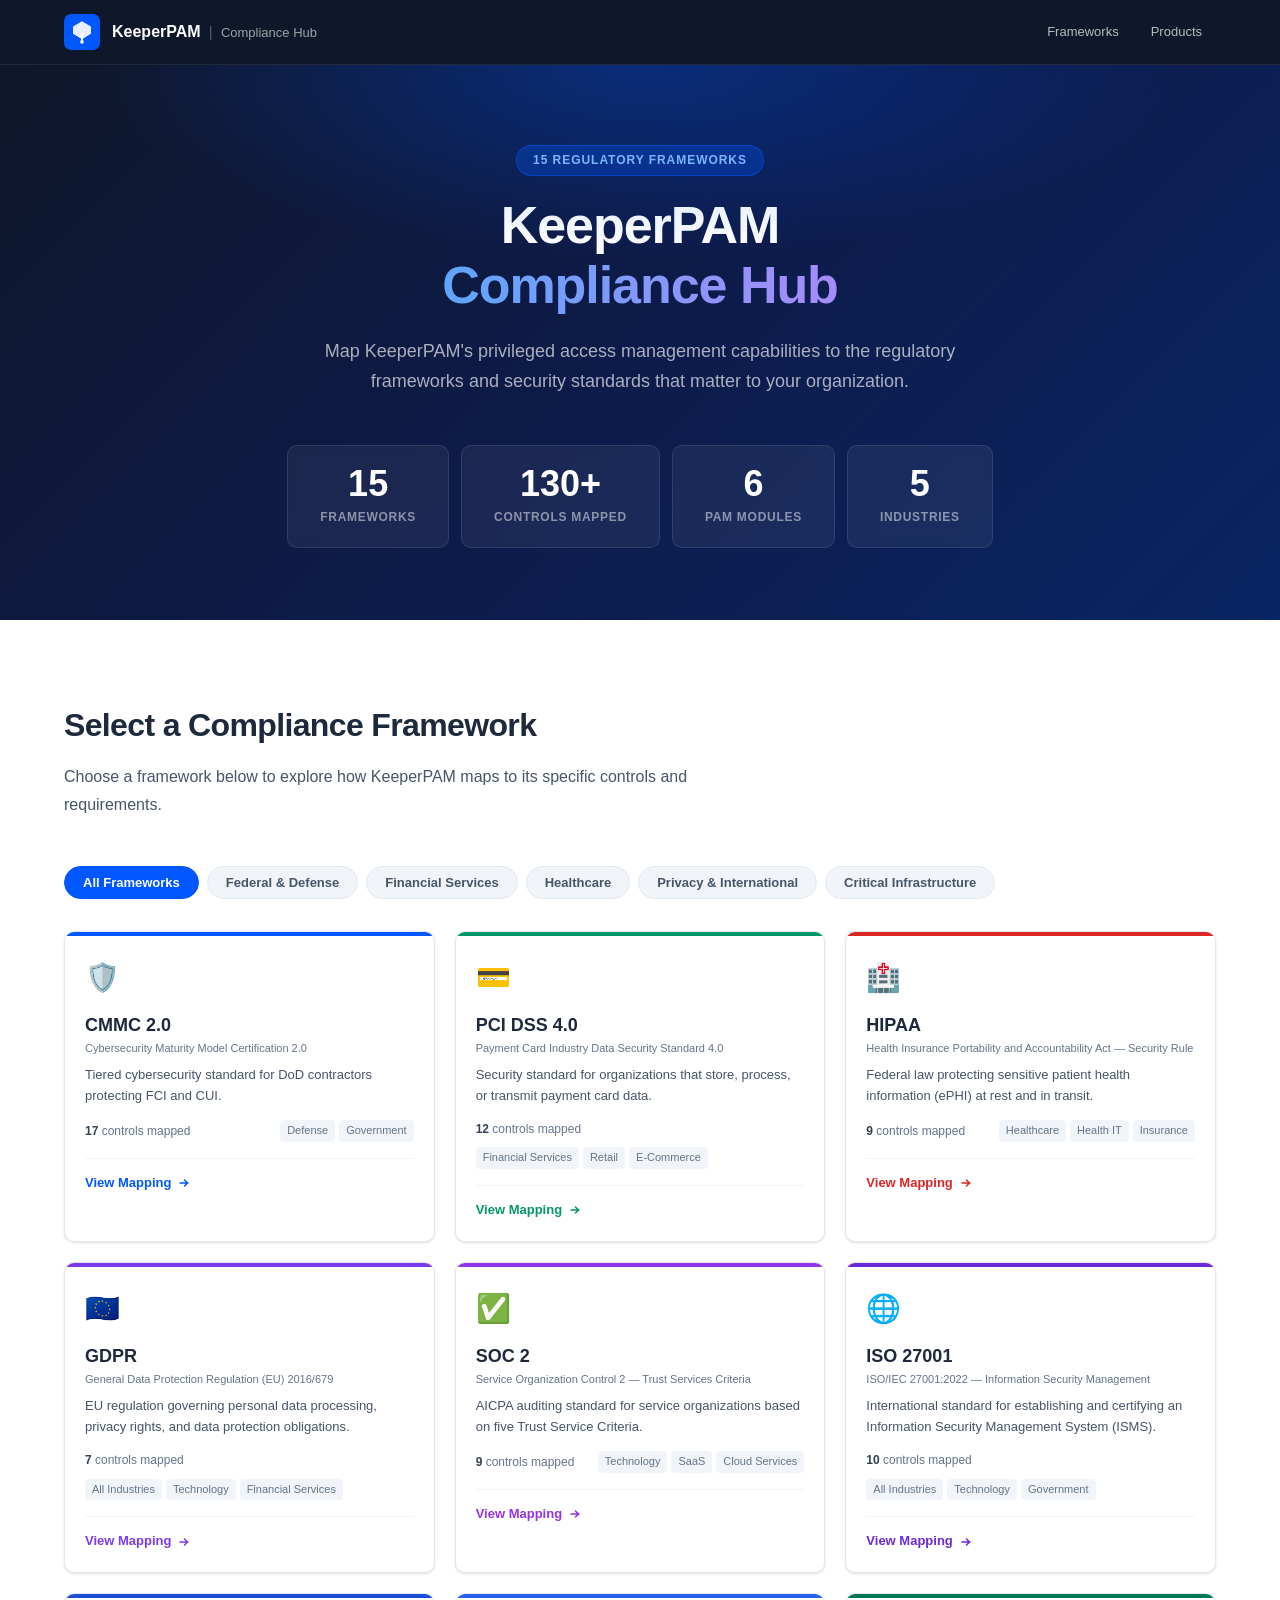
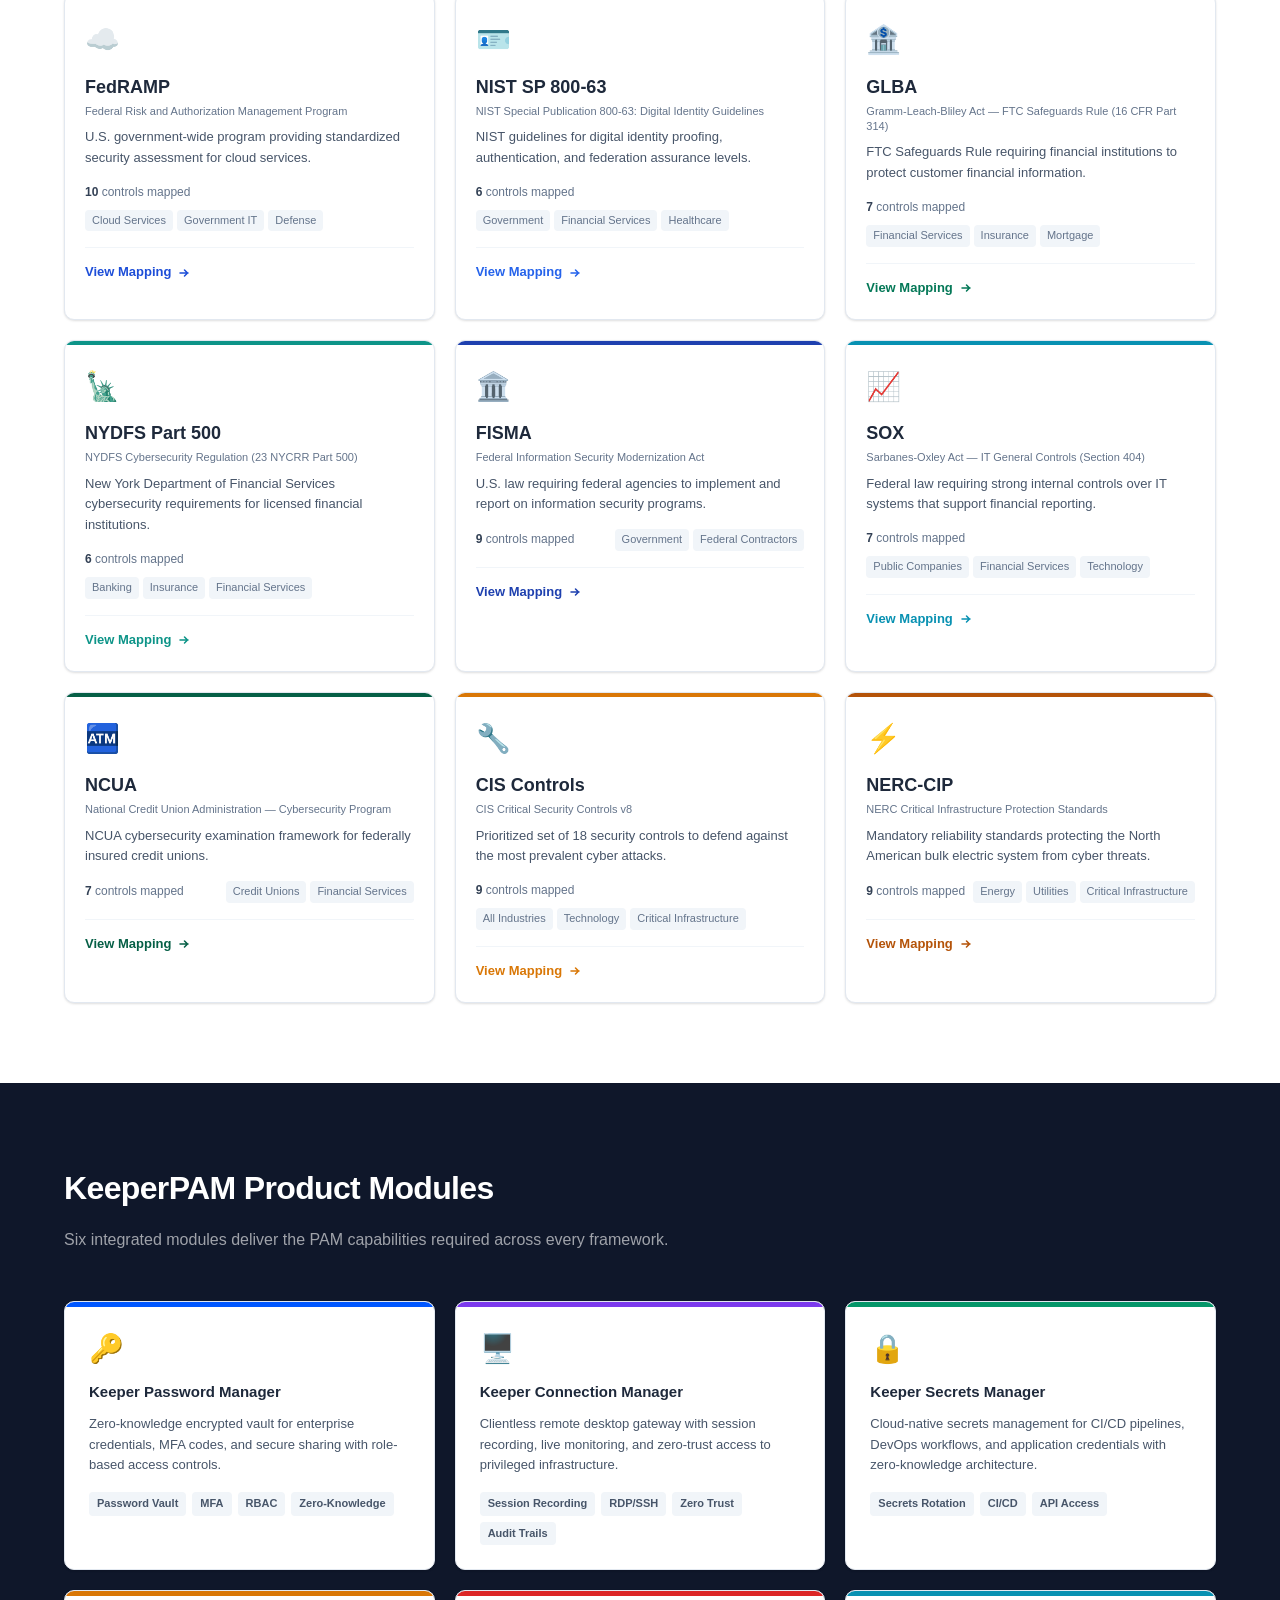
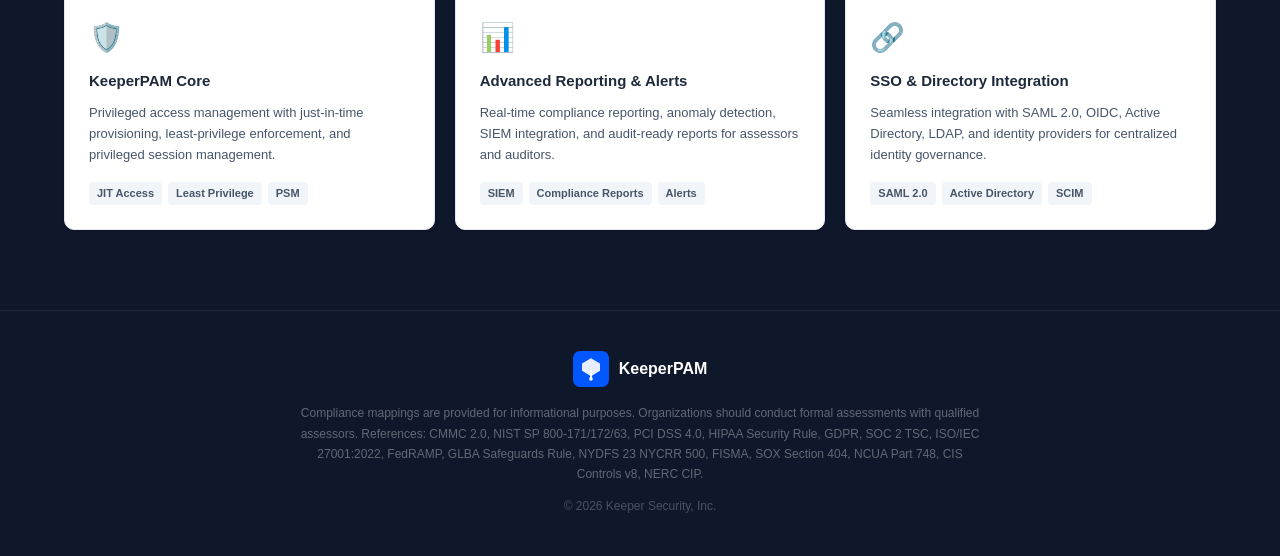
==== commit 027d1cd4: "Expand to multi-framework compliance hub with 15 frameworks and coverage modal Replaces the single C" ====
--- a/index.html
+++ b/index.html
@@ -3,12 +3,11 @@
 <head>
   <meta charset="UTF-8" />
   <meta name="viewport" content="width=device-width, initial-scale=1.0" />
-  <title>CMMC Compliance Mapping – KeeperPAM</title>
+  <title>KeeperPAM Compliance Hub</title>
   <link rel="stylesheet" href="styles.css" />
 </head>
 <body>
 
-  <!-- Header -->
   <header class="site-header">
     <div class="container header-inner">
       <div class="logo-block">
@@ -21,305 +20,81 @@
         <div>
           <span class="logo-primary">KeeperPAM</span>
           <span class="logo-divider">|</span>
-          <span class="logo-secondary">CMMC Compliance Mapping</span>
+          <span class="logo-secondary">Compliance Hub</span>
         </div>
       </div>
       <nav class="main-nav">
-        <a href="#overview">Overview</a>
-        <a href="#levels">CMMC Levels</a>
-        <a href="#matrix">Compliance Matrix</a>
-        <a href="#controls">Controls</a>
-        <a href="#products">KeeperPAM Features</a>
+        <a href="#frameworks">Frameworks</a>
+        <a href="#products">Products</a>
       </nav>
     </div>
   </header>
 
   <!-- Hero -->
-  <section class="hero">
+  <section class="hub-hero">
     <div class="container">
-      <div class="hero-badge">CMMC 2.0 Framework</div>
-      <h1>CMMC Compliance Mapping<br /><span class="hero-accent">with KeeperPAM</span></h1>
-      <p class="hero-sub">Map every Cybersecurity Maturity Model Certification practice to KeeperPAM's privileged access management capabilities — across all three maturity levels.</p>
+      <div class="hero-badge">15 Regulatory Frameworks</div>
+      <h1>KeeperPAM<br/><span class="hero-accent">Compliance Hub</span></h1>
+      <p class="hero-sub">Map KeeperPAM's privileged access management capabilities to the regulatory frameworks and security standards that matter to your organization.</p>
       <div class="hero-stats">
-        <div class="stat"><span class="stat-num">3</span><span class="stat-label">CMMC Levels</span></div>
-        <div class="stat"><span class="stat-num">14</span><span class="stat-label">Domains</span></div>
-        <div class="stat"><span class="stat-num">110+</span><span class="stat-label">Controls</span></div>
-        <div class="stat"><span class="stat-num">6</span><span class="stat-label">KeeperPAM Modules</span></div>
+        <div class="stat"><span class="stat-num">15</span><span class="stat-label">Frameworks</span></div>
+        <div class="stat"><span class="stat-num">130+</span><span class="stat-label">Controls Mapped</span></div>
+        <div class="stat"><span class="stat-num">6</span><span class="stat-label">PAM Modules</span></div>
+        <div class="stat"><span class="stat-num">5</span><span class="stat-label">Industries</span></div>
       </div>
     </div>
   </section>
 
-  <!-- Overview -->
-  <section id="overview" class="section section-light">
+  <!-- Framework Grid -->
+  <section id="frameworks" class="section section-light">
     <div class="container">
-      <h2 class="section-title">What is CMMC?</h2>
-      <p class="section-intro">The Cybersecurity Maturity Model Certification (CMMC) 2.0 is a DoD framework requiring defense contractors to implement and verify cybersecurity practices that protect Controlled Unclassified Information (CUI) and Federal Contract Information (FCI).</p>
-      <div class="card-grid three-col">
-        <div class="card card-blue">
-          <div class="card-icon">🔐</div>
-          <h3>Protect CUI &amp; FCI</h3>
-          <p>Safeguard sensitive federal contract and controlled unclassified information across the defense industrial base.</p>
-        </div>
-        <div class="card card-purple">
-          <div class="card-icon">✅</div>
-          <h3>Third-Party Verified</h3>
-          <p>Level 2 and Level 3 require assessments by C3PAOs (Third-Party Assessment Organizations) or government assessors.</p>
-        </div>
-        <div class="card card-green">
-          <div class="card-icon">🏗️</div>
-          <h3>Built on NIST SP 800-171</h3>
-          <p>CMMC 2.0 aligns directly with NIST SP 800-171 Rev 2 practices for protecting CUI in nonfederal systems.</p>
-        </div>
-      </div>
-    </div>
-  </section>
+      <h2 class="section-title">Select a Compliance Framework</h2>
+      <p class="section-intro">Choose a framework below to explore how KeeperPAM maps to its specific controls and requirements.</p>
 
-  <!-- CMMC Levels -->
-  <section id="levels" class="section section-dark">
-    <div class="container">
-      <h2 class="section-title">CMMC Maturity Levels</h2>
-      <p class="section-intro">CMMC 2.0 defines three progressive maturity levels, each building on the previous with additional practices and rigor.</p>
-      <div class="levels-grid">
-
-        <div class="level-card level-1">
-          <div class="level-header">
-            <span class="level-badge">Level 1</span>
-            <h3>Foundational</h3>
-          </div>
-          <div class="level-body">
-            <div class="level-meta">
-              <span class="meta-item"><strong>17</strong> Practices</span>
-              <span class="meta-item"><strong>6</strong> Domains</span>
-              <span class="meta-item">Self-Assessment</span>
-            </div>
-            <p>Basic cyber hygiene for all DoD contractors handling FCI. Annual self-assessment with executive affirmation required.</p>
-            <ul class="level-bullets">
-              <li>Protect FCI in company systems</li>
-              <li>Basic access control</li>
-              <li>User identification &amp; authentication</li>
-              <li>Incident response basics</li>
-            </ul>
-            <div class="level-target">Target: All contractors handling FCI</div>
-          </div>
-        </div>
-
-        <div class="level-card level-2">
-          <div class="level-header">
-            <span class="level-badge">Level 2</span>
-            <h3>Advanced</h3>
-          </div>
-          <div class="level-body">
-            <div class="level-meta">
-              <span class="meta-item"><strong>110</strong> Practices</span>
-              <span class="meta-item"><strong>14</strong> Domains</span>
-              <span class="meta-item">C3PAO Assessment</span>
-            </div>
-            <p>Advanced cyber practices for contractors handling CUI. Triennial third-party assessments for critical programs.</p>
-            <ul class="level-bullets">
-              <li>Full NIST SP 800-171 alignment</li>
-              <li>Multi-factor authentication</li>
-              <li>Privileged access management</li>
-              <li>Audit &amp; accountability</li>
-              <li>Configuration management</li>
-            </ul>
-            <div class="level-target">Target: Contractors handling CUI</div>
-          </div>
-        </div>
-
-        <div class="level-card level-3">
-          <div class="level-header">
-            <span class="level-badge">Level 3</span>
-            <h3>Expert</h3>
-          </div>
-          <div class="level-body">
-            <div class="level-meta">
-              <span class="meta-item"><strong>110+</strong> Practices</span>
-              <span class="meta-item"><strong>14</strong> Domains</span>
-              <span class="meta-item">Gov. Led Assessment</span>
-            </div>
-            <p>Expert-level practices for contractors supporting the highest priority programs. DIBCAC government-led assessments.</p>
-            <ul class="level-bullets">
-              <li>NIST SP 800-172 additions</li>
-              <li>Advanced persistent threat protection</li>
-              <li>Proactive threat hunting</li>
-              <li>Advanced monitoring &amp; detection</li>
-              <li>Supply chain risk management</li>
-            </ul>
-            <div class="level-target">Target: Critical national security programs</div>
-          </div>
-        </div>
-
-      </div>
-    </div>
-  </section>
-
-  <!-- KeeperPAM Products -->
-  <section id="products" class="section section-light">
-    <div class="container">
-      <h2 class="section-title">KeeperPAM Product Modules</h2>
-      <p class="section-intro">KeeperPAM's unified platform delivers the privileged access management capabilities required across every CMMC domain.</p>
-      <div class="card-grid three-col">
-        <div class="product-card" data-product="kpm">
-          <div class="product-color-bar bar-blue"></div>
-          <div class="product-icon">🔑</div>
-          <h3>Keeper Password Manager</h3>
-          <p>Zero-knowledge encrypted vault for enterprise credentials, MFA codes, and secure sharing with role-based access controls.</p>
-          <div class="product-tags">
-            <span class="tag">Password Vault</span>
-            <span class="tag">MFA</span>
-            <span class="tag">RBAC</span>
-            <span class="tag">Zero-Knowledge</span>
-          </div>
-        </div>
-        <div class="product-card" data-product="kcm">
-          <div class="product-color-bar bar-purple"></div>
-          <div class="product-icon">🖥️</div>
-          <h3>Keeper Connection Manager</h3>
-          <p>Clientless remote desktop gateway with session recording, live monitoring, and zero-trust access to privileged infrastructure.</p>
-          <div class="product-tags">
-            <span class="tag">Session Recording</span>
-            <span class="tag">RDP/SSH</span>
-            <span class="tag">Zero Trust</span>
-            <span class="tag">Audit Trails</span>
-          </div>
-        </div>
-        <div class="product-card" data-product="ksm">
-          <div class="product-color-bar bar-green"></div>
-          <div class="product-icon">🔒</div>
-          <h3>Keeper Secrets Manager</h3>
-          <p>Cloud-native secrets management for CI/CD pipelines, DevOps workflows, and application credentials with zero-knowledge architecture.</p>
-          <div class="product-tags">
-            <span class="tag">Secrets Rotation</span>
-            <span class="tag">CI/CD</span>
-            <span class="tag">API Access</span>
-            <span class="tag">Zero-Knowledge</span>
-          </div>
-        </div>
-        <div class="product-card" data-product="kpam">
-          <div class="product-color-bar bar-orange"></div>
-          <div class="product-icon">🛡️</div>
-          <h3>KeeperPAM Core</h3>
-          <p>Privileged access management with just-in-time provisioning, least-privilege enforcement, and privileged session management.</p>
-          <div class="product-tags">
-            <span class="tag">JIT Access</span>
-            <span class="tag">Least Privilege</span>
-            <span class="tag">PSM</span>
-            <span class="tag">Vaulting</span>
-          </div>
-        </div>
-        <div class="product-card" data-product="reporting">
-          <div class="product-color-bar bar-red"></div>
-          <div class="product-icon">📊</div>
-          <h3>Advanced Reporting &amp; Alerts</h3>
-          <p>Real-time compliance reporting, anomaly detection, SIEM integration, and audit-ready reports for assessors and auditors.</p>
-          <div class="product-tags">
-            <span class="tag">SIEM</span>
-            <span class="tag">Compliance Reports</span>
-            <span class="tag">Alerts</span>
-            <span class="tag">Dashboards</span>
-          </div>
-        </div>
-        <div class="product-card" data-product="sso">
-          <div class="product-color-bar bar-teal"></div>
-          <div class="product-icon">🔗</div>
-          <h3>SSO &amp; Directory Integration</h3>
-          <p>Seamless integration with SAML 2.0, OIDC, Active Directory, LDAP, and identity providers for centralized identity governance.</p>
-          <div class="product-tags">
-            <span class="tag">SAML 2.0</span>
-            <span class="tag">Active Directory</span>
-            <span class="tag">SCIM</span>
-            <span class="tag">LDAP</span>
-          </div>
-        </div>
-      </div>
-    </div>
-  </section>
-
-  <!-- Compliance Matrix -->
-  <section id="matrix" class="section section-dark">
-    <div class="container">
-      <h2 class="section-title">Compliance Coverage Matrix</h2>
-      <p class="section-intro">Filter by CMMC level or domain to see how KeeperPAM maps to each practice area.</p>
-
-      <div class="filter-bar">
-        <div class="filter-group">
-          <label>Filter by Level:</label>
-          <button class="filter-btn active" data-filter-level="all">All Levels</button>
-          <button class="filter-btn" data-filter-level="1">Level 1</button>
-          <button class="filter-btn" data-filter-level="2">Level 2</button>
-          <button class="filter-btn" data-filter-level="3">Level 3</button>
-        </div>
-        <div class="filter-group">
-          <label>Coverage:</label>
-          <button class="filter-btn active" data-filter-coverage="all">All</button>
-          <button class="filter-btn" data-filter-coverage="full">Full Coverage</button>
-          <button class="filter-btn" data-filter-coverage="partial">Partial</button>
-        </div>
+      <!-- Category Filters -->
+      <div class="category-filters" id="categoryFilters">
+        <button class="cat-btn active" data-cat="all">All Frameworks</button>
+        <button class="cat-btn" data-cat="federal">Federal &amp; Defense</button>
+        <button class="cat-btn" data-cat="financial">Financial Services</button>
+        <button class="cat-btn" data-cat="healthcare">Healthcare</button>
+        <button class="cat-btn" data-cat="international">Privacy &amp; International</button>
+        <button class="cat-btn" data-cat="infrastructure">Critical Infrastructure</button>
       </div>
 
-      <div class="matrix-table-wrap">
-        <table class="matrix-table" id="matrixTable">
-          <thead>
-            <tr>
-              <th>Domain</th>
-              <th>Practice ID</th>
-              <th>Practice Description</th>
-              <th>Level</th>
-              <th>KeeperPAM Module</th>
-              <th>Coverage</th>
-            </tr>
-          </thead>
-          <tbody id="matrixBody">
-            <!-- Populated by JS -->
-          </tbody>
-        </table>
-      </div>
-    </div>
-  </section>
-
-  <!-- Detailed Controls -->
-  <section id="controls" class="section section-light">
-    <div class="container">
-      <h2 class="section-title">Domain Controls Breakdown</h2>
-      <p class="section-intro">Expand each domain to see detailed control mappings, implementation guidance, and KeeperPAM capabilities.</p>
-      <div id="accordionContainer" class="accordion-container">
+      <div class="frameworks-grid" id="frameworksGrid">
         <!-- Populated by JS -->
       </div>
     </div>
   </section>
 
-  <!-- CTA -->
-  <section class="cta-section">
-    <div class="container cta-inner">
-      <div>
-        <h2>Ready to Achieve CMMC Compliance?</h2>
-        <p>KeeperPAM provides the unified PAM platform your organization needs to meet CMMC Level 1, 2, and 3 requirements.</p>
-      </div>
-      <div class="cta-buttons">
-        <a href="#matrix" class="btn btn-primary">View Full Matrix</a>
-        <a href="#controls" class="btn btn-outline">Explore Controls</a>
+  <!-- Products -->
+  <section id="products" class="section section-dark">
+    <div class="container">
+      <h2 class="section-title">KeeperPAM Product Modules</h2>
+      <p class="section-intro">Six integrated modules deliver the PAM capabilities required across every framework.</p>
+      <div class="card-grid three-col">
+        <div class="product-card"><div class="product-color-bar bar-blue"></div><div class="product-icon">🔑</div><h3>Keeper Password Manager</h3><p>Zero-knowledge encrypted vault for enterprise credentials, MFA codes, and secure sharing with role-based access controls.</p><div class="product-tags"><span class="tag">Password Vault</span><span class="tag">MFA</span><span class="tag">RBAC</span><span class="tag">Zero-Knowledge</span></div></div>
+        <div class="product-card"><div class="product-color-bar bar-purple"></div><div class="product-icon">🖥️</div><h3>Keeper Connection Manager</h3><p>Clientless remote desktop gateway with session recording, live monitoring, and zero-trust access to privileged infrastructure.</p><div class="product-tags"><span class="tag">Session Recording</span><span class="tag">RDP/SSH</span><span class="tag">Zero Trust</span><span class="tag">Audit Trails</span></div></div>
+        <div class="product-card"><div class="product-color-bar bar-green"></div><div class="product-icon">🔒</div><h3>Keeper Secrets Manager</h3><p>Cloud-native secrets management for CI/CD pipelines, DevOps workflows, and application credentials with zero-knowledge architecture.</p><div class="product-tags"><span class="tag">Secrets Rotation</span><span class="tag">CI/CD</span><span class="tag">API Access</span></div></div>
+        <div class="product-card"><div class="product-color-bar bar-orange"></div><div class="product-icon">🛡️</div><h3>KeeperPAM Core</h3><p>Privileged access management with just-in-time provisioning, least-privilege enforcement, and privileged session management.</p><div class="product-tags"><span class="tag">JIT Access</span><span class="tag">Least Privilege</span><span class="tag">PSM</span></div></div>
+        <div class="product-card"><div class="product-color-bar bar-red"></div><div class="product-icon">📊</div><h3>Advanced Reporting &amp; Alerts</h3><p>Real-time compliance reporting, anomaly detection, SIEM integration, and audit-ready reports for assessors and auditors.</p><div class="product-tags"><span class="tag">SIEM</span><span class="tag">Compliance Reports</span><span class="tag">Alerts</span></div></div>
+        <div class="product-card"><div class="product-color-bar bar-teal"></div><div class="product-icon">🔗</div><h3>SSO &amp; Directory Integration</h3><p>Seamless integration with SAML 2.0, OIDC, Active Directory, LDAP, and identity providers for centralized identity governance.</p><div class="product-tags"><span class="tag">SAML 2.0</span><span class="tag">Active Directory</span><span class="tag">SCIM</span></div></div>
       </div>
     </div>
   </section>
 
-  <!-- Footer -->
   <footer class="site-footer">
     <div class="container footer-inner">
       <div class="footer-logo">
-        <svg class="logo-icon" viewBox="0 0 40 40" fill="none" xmlns="http://www.w3.org/2000/svg">
-          <rect width="40" height="40" rx="8" fill="#0057FF"/>
-          <path d="M20 8L10 14v8l10 6 10-6v-8L20 8z" fill="white" opacity="0.9"/>
-          <path d="M20 22v8" stroke="white" stroke-width="2" stroke-linecap="round"/>
-          <circle cx="20" cy="31" r="2" fill="white"/>
-        </svg>
+        <svg class="logo-icon" viewBox="0 0 40 40" fill="none"><rect width="40" height="40" rx="8" fill="#0057FF"/><path d="M20 8L10 14v8l10 6 10-6v-8L20 8z" fill="white" opacity="0.9"/><path d="M20 22v8" stroke="white" stroke-width="2" stroke-linecap="round"/><circle cx="20" cy="31" r="2" fill="white"/></svg>
         <span>KeeperPAM</span>
       </div>
-      <p class="footer-note">This mapping is provided for informational purposes. Organizations should conduct formal CMMC assessments with qualified C3PAOs. References: CMMC 2.0 Model, NIST SP 800-171 Rev 2, NIST SP 800-172.</p>
-      <p class="footer-copy">&copy; 2026 Keeper Security. CMMC 2.0 Framework — DoD.</p>
+      <p class="footer-note">Compliance mappings are provided for informational purposes. Organizations should conduct formal assessments with qualified assessors. References: CMMC 2.0, NIST SP 800-171/172/63, PCI DSS 4.0, HIPAA Security Rule, GDPR, SOC 2 TSC, ISO/IEC 27001:2022, FedRAMP, GLBA Safeguards Rule, NYDFS 23 NYCRR 500, FISMA, SOX Section 404, NCUA Part 748, CIS Controls v8, NERC CIP.</p>
+      <p class="footer-copy">&copy; 2026 Keeper Security, Inc.</p>
     </div>
   </footer>
 
-  <script src="data.js"></script>
-  <script src="app.js"></script>
+  <script src="frameworks-index.js"></script>
+  <script src="landing.js"></script>
 </body>
 </html>
--- a/styles.css
+++ b/styles.css
@@ -1,5 +1,5 @@
 /* ═══════════════════════════════════════════════════════════════
-   KeeperPAM CMMC Compliance Mapping — Stylesheet
+   KeeperPAM Compliance Hub — Stylesheet
    ═══════════════════════════════════════════════════════════════ */
 
 /* ── Reset & Base ──────────────────────────────────────────── */
@@ -934,3 +934,223 @@
   .levels-grid { grid-template-columns: 1fr; }
   .three-col { grid-template-columns: 1fr; }
 }
+
+/* ═══════════════════════════════════════════════════════════════
+   LANDING PAGE — Hub Hero, Framework Cards, Category Filters
+   ═══════════════════════════════════════════════════════════════ */
+
+/* Hub hero (landing page variant) */
+.hub-hero {
+  background: linear-gradient(135deg, var(--slate-900) 0%, #0D1B4A 50%, #0A2563 100%);
+  padding: 80px 0 72px;
+  text-align: center;
+  position: relative;
+  overflow: hidden;
+}
+.hub-hero::before {
+  content: "";
+  position: absolute;
+  inset: 0;
+  background: radial-gradient(ellipse 60% 50% at 50% 0%, rgba(0,87,255,.3) 0%, transparent 70%);
+  pointer-events: none;
+}
+.hub-hero .hero-badge { display: inline-block; background: rgba(0,87,255,.3); border: 1px solid rgba(0,87,255,.5); color: #93C5FD; font-size: 12px; font-weight: 600; letter-spacing: .08em; text-transform: uppercase; padding: 5px 16px; border-radius: 20px; margin-bottom: 20px; }
+.hub-hero h1 { font-size: clamp(28px,5vw,52px); font-weight: 800; color: var(--white); line-height: 1.15; margin-bottom: 20px; letter-spacing: -.02em; }
+.hub-hero .hero-sub { color: rgba(255,255,255,.65); font-size: 18px; max-width: 640px; margin: 0 auto 48px; line-height: 1.7; }
+
+/* Back link in header */
+.back-link {
+  display: flex;
+  align-items: center;
+  gap: 4px;
+  color: rgba(255,255,255,.6);
+  font-size: 12px;
+  font-weight: 600;
+  text-transform: uppercase;
+  letter-spacing: .06em;
+  padding: 5px 10px;
+  border-radius: 6px;
+  border: 1px solid rgba(255,255,255,.15);
+  margin-right: 12px;
+  transition: all .15s;
+  text-decoration: none;
+}
+.back-link:hover { color: var(--white); background: rgba(255,255,255,.08); text-decoration: none; }
+
+/* Category filter tabs */
+.category-filters {
+  display: flex;
+  flex-wrap: wrap;
+  gap: 8px;
+  margin-bottom: 32px;
+}
+.cat-btn {
+  background: var(--slate-100);
+  border: 1px solid var(--slate-200);
+  color: var(--slate-600);
+  padding: 8px 18px;
+  border-radius: 20px;
+  font-size: 13px;
+  font-weight: 600;
+  cursor: pointer;
+  transition: all .15s;
+  font-family: var(--font);
+}
+.cat-btn:hover { background: var(--slate-200); color: var(--slate-800); }
+.cat-btn.active { background: var(--blue); border-color: var(--blue); color: var(--white); }
+
+/* Framework grid */
+.frameworks-grid {
+  display: grid;
+  grid-template-columns: repeat(auto-fill, minmax(280px, 1fr));
+  gap: 20px;
+}
+
+/* Framework card */
+.fw-card {
+  display: block;
+  border-radius: var(--radius);
+  border: 1px solid var(--slate-200);
+  background: var(--white);
+  overflow: hidden;
+  box-shadow: var(--shadow-sm);
+  text-decoration: none;
+  transition: transform .2s, box-shadow .2s, border-color .2s;
+  position: relative;
+}
+.fw-card:hover { transform: translateY(-4px); box-shadow: var(--shadow-lg); border-color: var(--fw-color, var(--blue)); text-decoration: none; }
+.fw-card-accent { height: 4px; background: var(--fw-color, var(--blue)); }
+.fw-card-body { padding: 20px; }
+.fw-icon { font-size: 28px; margin-bottom: 10px; }
+.fw-name-block { margin-bottom: 8px; }
+.fw-name { display: block; font-size: 18px; font-weight: 800; color: var(--slate-800); margin-bottom: 2px; }
+.fw-full-name { display: block; font-size: 11px; color: var(--slate-500); line-height: 1.4; }
+.fw-desc { font-size: 13px; color: var(--slate-600); line-height: 1.6; margin-bottom: 14px; }
+.fw-meta { display: flex; align-items: center; justify-content: space-between; flex-wrap: wrap; gap: 8px; margin-bottom: 16px; }
+.fw-controls { font-size: 12px; color: var(--slate-500); }
+.fw-controls strong { color: var(--slate-700); }
+.fw-sectors { display: flex; flex-wrap: wrap; gap: 4px; }
+.fw-sector { font-size: 11px; background: var(--slate-100); color: var(--slate-500); padding: 2px 7px; border-radius: 4px; }
+.fw-cta {
+  display: flex;
+  align-items: center;
+  gap: 6px;
+  font-size: 13px;
+  font-weight: 700;
+  color: var(--fw-color, var(--blue));
+  border-top: 1px solid var(--slate-100);
+  padding-top: 14px;
+  margin-top: 4px;
+}
+
+/* four-col variant for overview */
+.four-col { grid-template-columns: repeat(auto-fit, minmax(220px, 1fr)); }
+.card-outline { border: 1px solid var(--slate-200); background: var(--white); }
+.card-outline .card-icon { font-size: 24px; }
+.card-outline h3 { font-size: 13px; font-weight: 700; color: var(--slate-500); text-transform: uppercase; letter-spacing: .06em; margin-bottom: 6px; }
+.card-outline p { font-size: 14px; color: var(--slate-700); }
+
+/* ═══════════════════════════════════════════════════════════════
+   COVERAGE MODAL
+   ═══════════════════════════════════════════════════════════════ */
+
+.modal-overlay {
+  position: fixed;
+  inset: 0;
+  background: rgba(0,0,0,.6);
+  z-index: 1000;
+  display: flex;
+  align-items: center;
+  justify-content: center;
+  padding: 20px;
+  backdrop-filter: blur(4px);
+}
+
+.modal-card {
+  background: var(--white);
+  border-radius: 14px;
+  width: 100%;
+  max-width: 580px;
+  max-height: 85vh;
+  overflow-y: auto;
+  box-shadow: 0 25px 60px rgba(0,0,0,.25);
+  animation: modalIn .18s ease;
+}
+
+@keyframes modalIn {
+  from { opacity: 0; transform: scale(.96) translateY(8px); }
+  to   { opacity: 1; transform: scale(1)  translateY(0); }
+}
+
+.modal-header {
+  display: flex;
+  align-items: flex-start;
+  justify-content: space-between;
+  padding: 20px 24px 16px;
+  border-bottom: 1px solid var(--slate-200);
+  gap: 12px;
+}
+.modal-title-group { display: flex; align-items: center; flex-wrap: wrap; gap: 8px; }
+.modal-practice-id { font-family: var(--mono); font-size: 14px; background: var(--slate-100); color: var(--blue); padding: 3px 10px; border-radius: 6px; }
+.modal-close {
+  width: 32px; height: 32px; border-radius: 8px;
+  background: var(--slate-100); border: none;
+  font-size: 16px; cursor: pointer; color: var(--slate-500);
+  display: flex; align-items: center; justify-content: center;
+  flex-shrink: 0; transition: background .15s;
+}
+.modal-close:hover { background: var(--slate-200); }
+
+.modal-description {
+  padding: 16px 24px;
+  font-size: 14px;
+  color: var(--slate-700);
+  line-height: 1.7;
+  background: var(--slate-50);
+}
+
+.modal-divider { border: none; border-top: 1px solid var(--slate-200); margin: 0; }
+
+.modal-section-title {
+  padding: 16px 24px 8px;
+  font-size: 13px;
+  font-weight: 700;
+  text-transform: uppercase;
+  letter-spacing: .07em;
+  color: var(--slate-500);
+}
+
+.modal-alignments { padding: 0 24px 24px; display: flex; flex-direction: column; gap: 16px; }
+
+.alignment-item { border: 1px solid var(--slate-200); border-radius: 10px; overflow: hidden; }
+.alignment-header {
+  display: flex;
+  align-items: center;
+  gap: 10px;
+  padding: 12px 16px;
+  background: var(--slate-50);
+  border-bottom: 1px solid var(--slate-200);
+}
+.alignment-icon { font-size: 18px; }
+.alignment-name { font-size: 14px; color: var(--slate-800); }
+.alignment-text {
+  padding: 12px 16px;
+  font-size: 13px;
+  color: var(--slate-700);
+  line-height: 1.7;
+  margin: 0;
+}
+
+/* Clickable coverage badge pulse hint */
+.badge-clickable:hover { filter: brightness(1.1); transform: scale(1.04); transition: all .15s; }
+
+/* ═══════════════════════════════════════════════════════════════
+   RESPONSIVE ADDITIONS
+   ═══════════════════════════════════════════════════════════════ */
+@media (max-width: 768px) {
+  .back-link { display: none; }
+  .category-filters { gap: 6px; }
+  .cat-btn { font-size: 12px; padding: 6px 14px; }
+  .frameworks-grid { grid-template-columns: 1fr; }
+  .modal-card { max-height: 92vh; }
+}
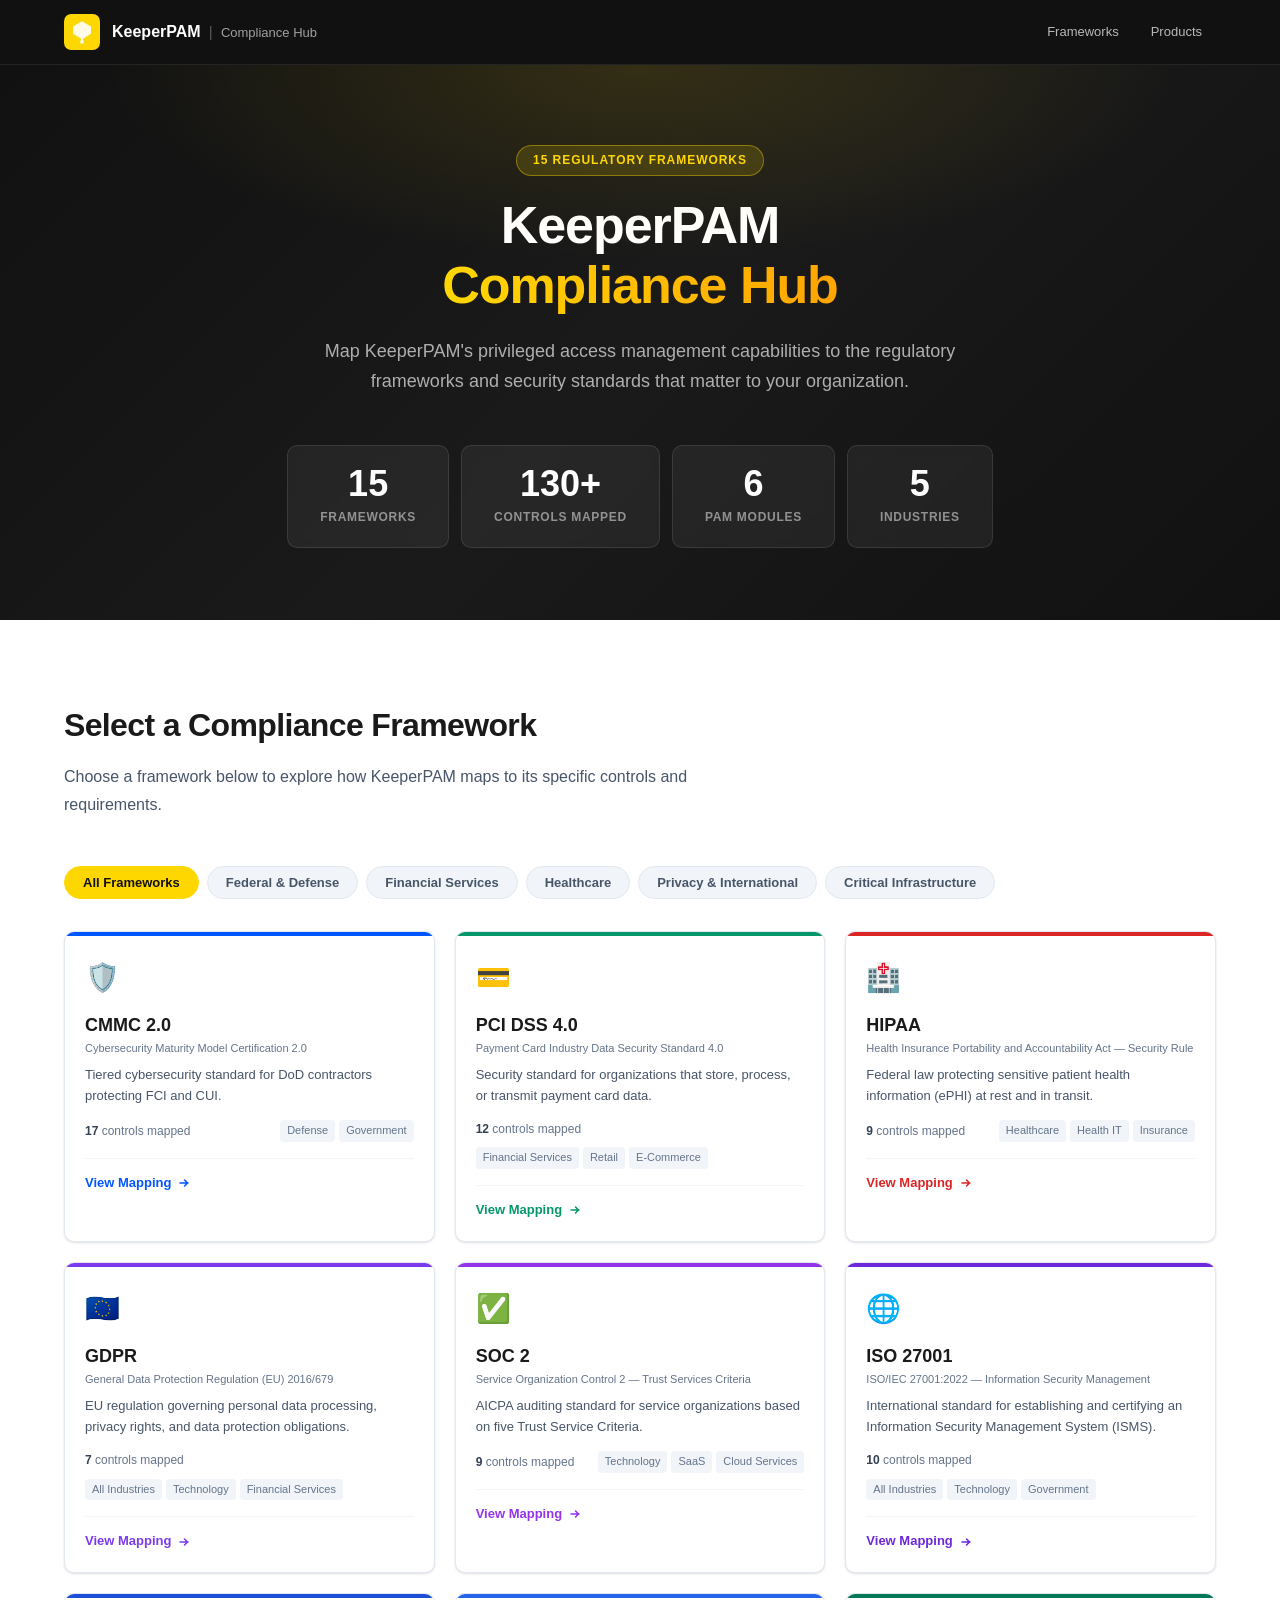
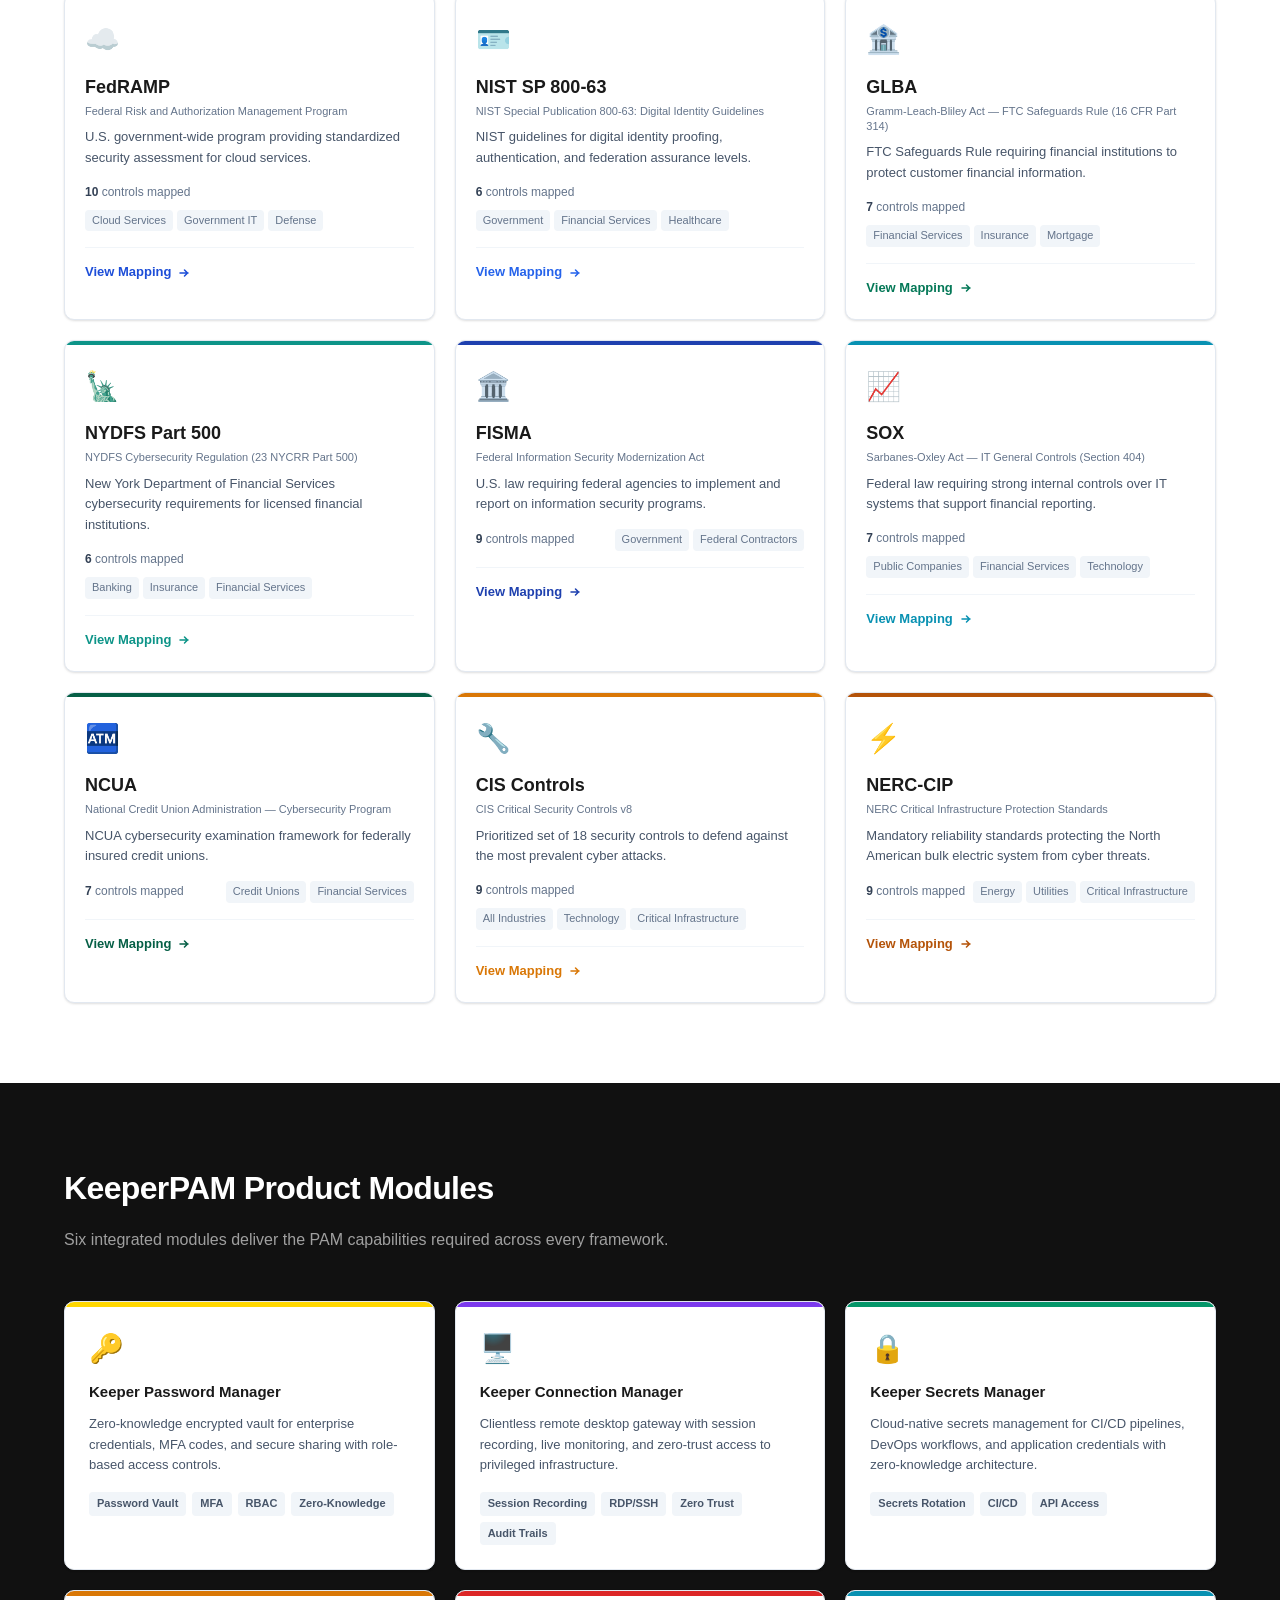
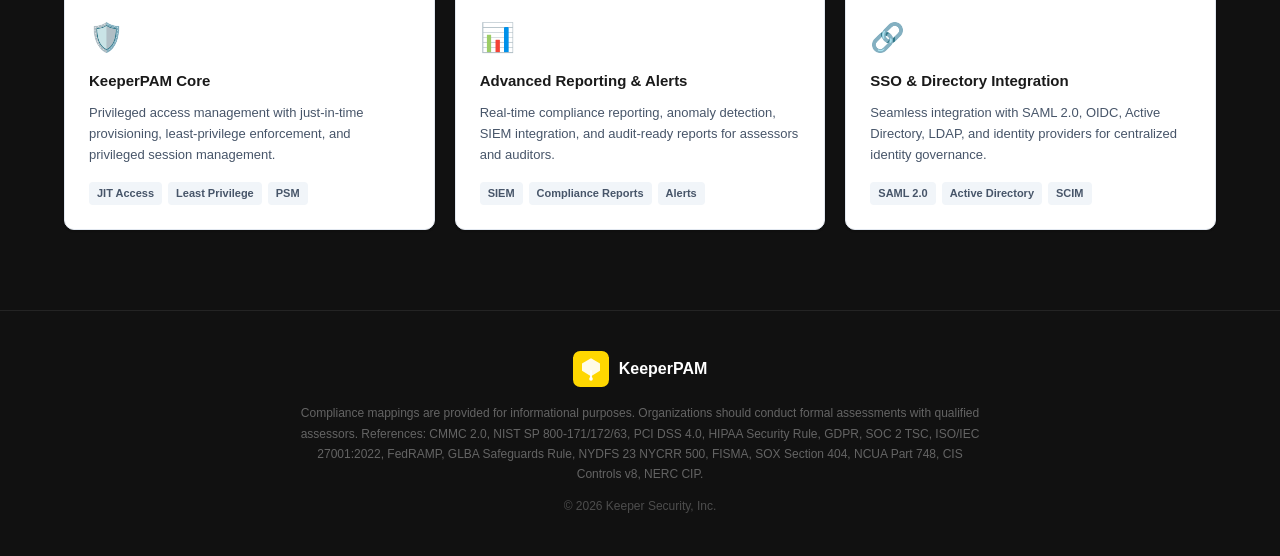
==== commit 690dc3db: "Apply Keeper yellow and black color scheme Replaces all blue/navy UI chrome with Keeper brand colors" ====
--- a/index.html
+++ b/index.html
@@ -12,7 +12,7 @@
     <div class="container header-inner">
       <div class="logo-block">
         <svg class="logo-icon" viewBox="0 0 40 40" fill="none" xmlns="http://www.w3.org/2000/svg">
-          <rect width="40" height="40" rx="8" fill="#0057FF"/>
+          <rect width="40" height="40" rx="8" fill="#FFD700"/>
           <path d="M20 8L10 14v8l10 6 10-6v-8L20 8z" fill="white" opacity="0.9"/>
           <path d="M20 22v8" stroke="white" stroke-width="2" stroke-linecap="round"/>
           <circle cx="20" cy="31" r="2" fill="white"/>
@@ -86,7 +86,7 @@
   <footer class="site-footer">
     <div class="container footer-inner">
       <div class="footer-logo">
-        <svg class="logo-icon" viewBox="0 0 40 40" fill="none"><rect width="40" height="40" rx="8" fill="#0057FF"/><path d="M20 8L10 14v8l10 6 10-6v-8L20 8z" fill="white" opacity="0.9"/><path d="M20 22v8" stroke="white" stroke-width="2" stroke-linecap="round"/><circle cx="20" cy="31" r="2" fill="white"/></svg>
+        <svg class="logo-icon" viewBox="0 0 40 40" fill="none"><rect width="40" height="40" rx="8" fill="#FFD700"/><path d="M20 8L10 14v8l10 6 10-6v-8L20 8z" fill="white" opacity="0.9"/><path d="M20 22v8" stroke="white" stroke-width="2" stroke-linecap="round"/><circle cx="20" cy="31" r="2" fill="white"/></svg>
         <span>KeeperPAM</span>
       </div>
       <p class="footer-note">Compliance mappings are provided for informational purposes. Organizations should conduct formal assessments with qualified assessors. References: CMMC 2.0, NIST SP 800-171/172/63, PCI DSS 4.0, HIPAA Security Rule, GDPR, SOC 2 TSC, ISO/IEC 27001:2022, FedRAMP, GLBA Safeguards Rule, NYDFS 23 NYCRR 500, FISMA, SOX Section 404, NCUA Part 748, CIS Controls v8, NERC CIP.</p>
--- a/styles.css
+++ b/styles.css
@@ -6,8 +6,12 @@
 *, *::before, *::after { box-sizing: border-box; margin: 0; padding: 0; }
 
 :root {
+  --yellow: #FFD700;
+  --yellow-dark: #111111;
+  --yellow-mid: #9A6700;
+  --yellow-light: #FFFBEB;
+  /* keep --blue for category card fallbacks */
   --blue: #0057FF;
-  --blue-dark: #0040CC;
   --blue-light: #EEF3FF;
   --purple: #7C3AED;
   --purple-light: #F5F0FF;
@@ -24,8 +28,8 @@
   --slate-500: #64748B;
   --slate-600: #475569;
   --slate-700: #334155;
-  --slate-800: #1E293B;
-  --slate-900: #0F172A;
+  --slate-800: #1A1A1A;
+  --slate-900: #111111;
   --white: #FFFFFF;
   --font: -apple-system, BlinkMacSystemFont, "Segoe UI", Roboto, "Helvetica Neue", Arial, sans-serif;
   --mono: "SF Mono", "Fira Code", "Cascadia Code", Consolas, monospace;
@@ -45,7 +49,7 @@
   font-size: 15px;
 }
 
-a { color: var(--blue); text-decoration: none; }
+a { color: var(--yellow-mid); text-decoration: none; }
 a:hover { text-decoration: underline; }
 
 .container {
@@ -119,7 +123,7 @@
 
 /* ── Hero ──────────────────────────────────────────────────── */
 .hero {
-  background: linear-gradient(135deg, var(--slate-900) 0%, #0D1B4A 50%, #0A2563 100%);
+  background: linear-gradient(135deg, #111111 0%, #1A1A1A 50%, #111111 100%);
   padding: 80px 0 72px;
   text-align: center;
   position: relative;
@@ -130,15 +134,15 @@
   content: "";
   position: absolute;
   inset: 0;
-  background: radial-gradient(ellipse 60% 50% at 50% 0%, rgba(0,87,255,.3) 0%, transparent 70%);
+  background: radial-gradient(ellipse 60% 50% at 50% 0%, rgba(255,215,0,.15) 0%, transparent 70%);
   pointer-events: none;
 }
 
 .hero-badge {
   display: inline-block;
-  background: rgba(0,87,255,.3);
-  border: 1px solid rgba(0,87,255,.5);
-  color: #93C5FD;
+  background: rgba(255,215,0,.15);
+  border: 1px solid rgba(255,215,0,.4);
+  color: #FFD700;
   font-size: 12px;
   font-weight: 600;
   letter-spacing: .08em;
@@ -158,7 +162,7 @@
 }
 
 .hero-accent {
-  background: linear-gradient(90deg, #60A5FA, #A78BFA);
+  background: linear-gradient(90deg, #FFD700, #FFA500);
   -webkit-background-clip: text;
   background-clip: text;
   -webkit-text-fill-color: transparent;
@@ -286,8 +290,8 @@
 .level-1 .level-header { border-top: 4px solid #22C55E; }
 .level-1 .level-badge { background: #14532D; color: #86EFAC; }
 
-.level-2 .level-header { border-top: 4px solid var(--blue); }
-.level-2 .level-badge { background: #1E3A8A; color: #93C5FD; }
+.level-2 .level-header { border-top: 4px solid var(--yellow); }
+.level-2 .level-badge { background: #2D2000; color: #FFD700; }
 
 .level-3 .level-header { border-top: 4px solid var(--purple); }
 .level-3 .level-badge { background: #3B0764; color: #C4B5FD; }
@@ -379,7 +383,7 @@
   border-radius: 0;
 }
 
-.bar-blue { background: var(--blue); }
+.bar-blue { background: var(--yellow); }
 .bar-purple { background: var(--purple); }
 .bar-green { background: var(--green); }
 .bar-orange { background: var(--orange); }
@@ -468,9 +472,9 @@
 }
 
 .filter-btn.active {
-  background: var(--blue);
-  border-color: var(--blue);
-  color: var(--white);
+  background: var(--yellow);
+  border-color: var(--yellow);
+  color: #111111;
 }
 
 /* ── Matrix Table ──────────────────────────────────────────── */
@@ -541,7 +545,7 @@
   font-family: var(--mono);
   font-size: 12px;
   background: rgba(255,255,255,.06);
-  color: #93C5FD;
+  color: #FFD700;
   padding: 2px 8px;
   border-radius: 4px;
   white-space: nowrap;
@@ -557,9 +561,9 @@
   display: inline-block;
   font-size: 11px;
   font-weight: 500;
-  background: rgba(0,87,255,.2);
-  color: #93C5FD;
-  border: 1px solid rgba(0,87,255,.3);
+  background: rgba(255,215,0,.15);
+  color: #FFD700;
+  border: 1px solid rgba(255,215,0,.3);
   padding: 2px 8px;
   border-radius: 4px;
   margin: 2px 3px 2px 0;
@@ -603,7 +607,7 @@
 
 .badge-level { border-radius: 4px; }
 .badge-level-1 { background: #14532D; color: #86EFAC; }
-.badge-level-2 { background: #1E3A8A; color: #93C5FD; }
+.badge-level-2 { background: #2D2000; color: #FFD700; }
 .badge-level-3 { background: #3B0764; color: #C4B5FD; }
 
 /* ── Accordion ─────────────────────────────────────────────── */
@@ -712,7 +716,7 @@
   padding: 16px;
   background: var(--slate-50);
   border-radius: 8px;
-  border-left: 3px solid var(--blue);
+  border-left: 3px solid var(--yellow);
 }
 
 .practices-list {
@@ -750,9 +754,9 @@
   gap: 4px;
   font-size: 12px;
   font-weight: 600;
-  color: var(--blue);
-  background: var(--blue-light);
-  border: 1px solid #BFDBFE;
+  color: #111111;
+  background: var(--yellow);
+  border: 1px solid #E6C200;
   border-radius: 6px;
   padding: 5px 10px;
   cursor: pointer;
@@ -761,7 +765,7 @@
   flex-shrink: 0;
 }
 
-.practice-expand-btn:hover { background: #DBEAFE; }
+.practice-expand-btn:hover { background: #FFE833; }
 .practice-expand-btn svg { transition: transform .2s; }
 
 .practice-description {
@@ -811,7 +815,8 @@
 
 /* ── CTA Section ───────────────────────────────────────────── */
 .cta-section {
-  background: linear-gradient(135deg, var(--blue-dark) 0%, var(--blue) 100%);
+  background: linear-gradient(135deg, #111111 0%, #1A1A1A 100%);
+  border-top: 3px solid var(--yellow);
   padding: 64px 0;
 }
 
@@ -855,12 +860,12 @@
 }
 
 .btn-primary {
-  background: var(--white);
-  color: var(--blue);
+  background: var(--yellow);
+  color: #111111;
 }
 
 .btn-primary:hover {
-  background: var(--blue-light);
+  background: #FFE833;
   text-decoration: none;
 }
 
@@ -941,7 +946,7 @@
 
 /* Hub hero (landing page variant) */
 .hub-hero {
-  background: linear-gradient(135deg, var(--slate-900) 0%, #0D1B4A 50%, #0A2563 100%);
+  background: linear-gradient(135deg, #111111 0%, #1A1A1A 50%, #111111 100%);
   padding: 80px 0 72px;
   text-align: center;
   position: relative;
@@ -951,10 +956,10 @@
   content: "";
   position: absolute;
   inset: 0;
-  background: radial-gradient(ellipse 60% 50% at 50% 0%, rgba(0,87,255,.3) 0%, transparent 70%);
+  background: radial-gradient(ellipse 60% 50% at 50% 0%, rgba(255,215,0,.12) 0%, transparent 70%);
   pointer-events: none;
 }
-.hub-hero .hero-badge { display: inline-block; background: rgba(0,87,255,.3); border: 1px solid rgba(0,87,255,.5); color: #93C5FD; font-size: 12px; font-weight: 600; letter-spacing: .08em; text-transform: uppercase; padding: 5px 16px; border-radius: 20px; margin-bottom: 20px; }
+.hub-hero .hero-badge { display: inline-block; background: rgba(255,215,0,.15); border: 1px solid rgba(255,215,0,.4); color: #FFD700; font-size: 12px; font-weight: 600; letter-spacing: .08em; text-transform: uppercase; padding: 5px 16px; border-radius: 20px; margin-bottom: 20px; }
 .hub-hero h1 { font-size: clamp(28px,5vw,52px); font-weight: 800; color: var(--white); line-height: 1.15; margin-bottom: 20px; letter-spacing: -.02em; }
 .hub-hero .hero-sub { color: rgba(255,255,255,.65); font-size: 18px; max-width: 640px; margin: 0 auto 48px; line-height: 1.7; }
 
@@ -997,7 +1002,7 @@
   font-family: var(--font);
 }
 .cat-btn:hover { background: var(--slate-200); color: var(--slate-800); }
-.cat-btn.active { background: var(--blue); border-color: var(--blue); color: var(--white); }
+.cat-btn.active { background: var(--yellow); border-color: var(--yellow); color: #111111; }
 
 /* Framework grid */
 .frameworks-grid {
@@ -1018,8 +1023,8 @@
   transition: transform .2s, box-shadow .2s, border-color .2s;
   position: relative;
 }
-.fw-card:hover { transform: translateY(-4px); box-shadow: var(--shadow-lg); border-color: var(--fw-color, var(--blue)); text-decoration: none; }
-.fw-card-accent { height: 4px; background: var(--fw-color, var(--blue)); }
+.fw-card:hover { transform: translateY(-4px); box-shadow: var(--shadow-lg); border-color: var(--fw-color, var(--yellow)); text-decoration: none; }
+.fw-card-accent { height: 4px; background: var(--fw-color, var(--yellow)); }
 .fw-card-body { padding: 20px; }
 .fw-icon { font-size: 28px; margin-bottom: 10px; }
 .fw-name-block { margin-bottom: 8px; }
@@ -1037,7 +1042,7 @@
   gap: 6px;
   font-size: 13px;
   font-weight: 700;
-  color: var(--fw-color, var(--blue));
+  color: var(--fw-color, var(--yellow-mid));
   border-top: 1px solid var(--slate-100);
   padding-top: 14px;
   margin-top: 4px;
@@ -1091,7 +1096,7 @@
   gap: 12px;
 }
 .modal-title-group { display: flex; align-items: center; flex-wrap: wrap; gap: 8px; }
-.modal-practice-id { font-family: var(--mono); font-size: 14px; background: var(--slate-100); color: var(--blue); padding: 3px 10px; border-radius: 6px; }
+.modal-practice-id { font-family: var(--mono); font-size: 14px; background: var(--slate-100); color: var(--yellow-mid); padding: 3px 10px; border-radius: 6px; }
 .modal-close {
   width: 32px; height: 32px; border-radius: 8px;
   background: var(--slate-100); border: none;
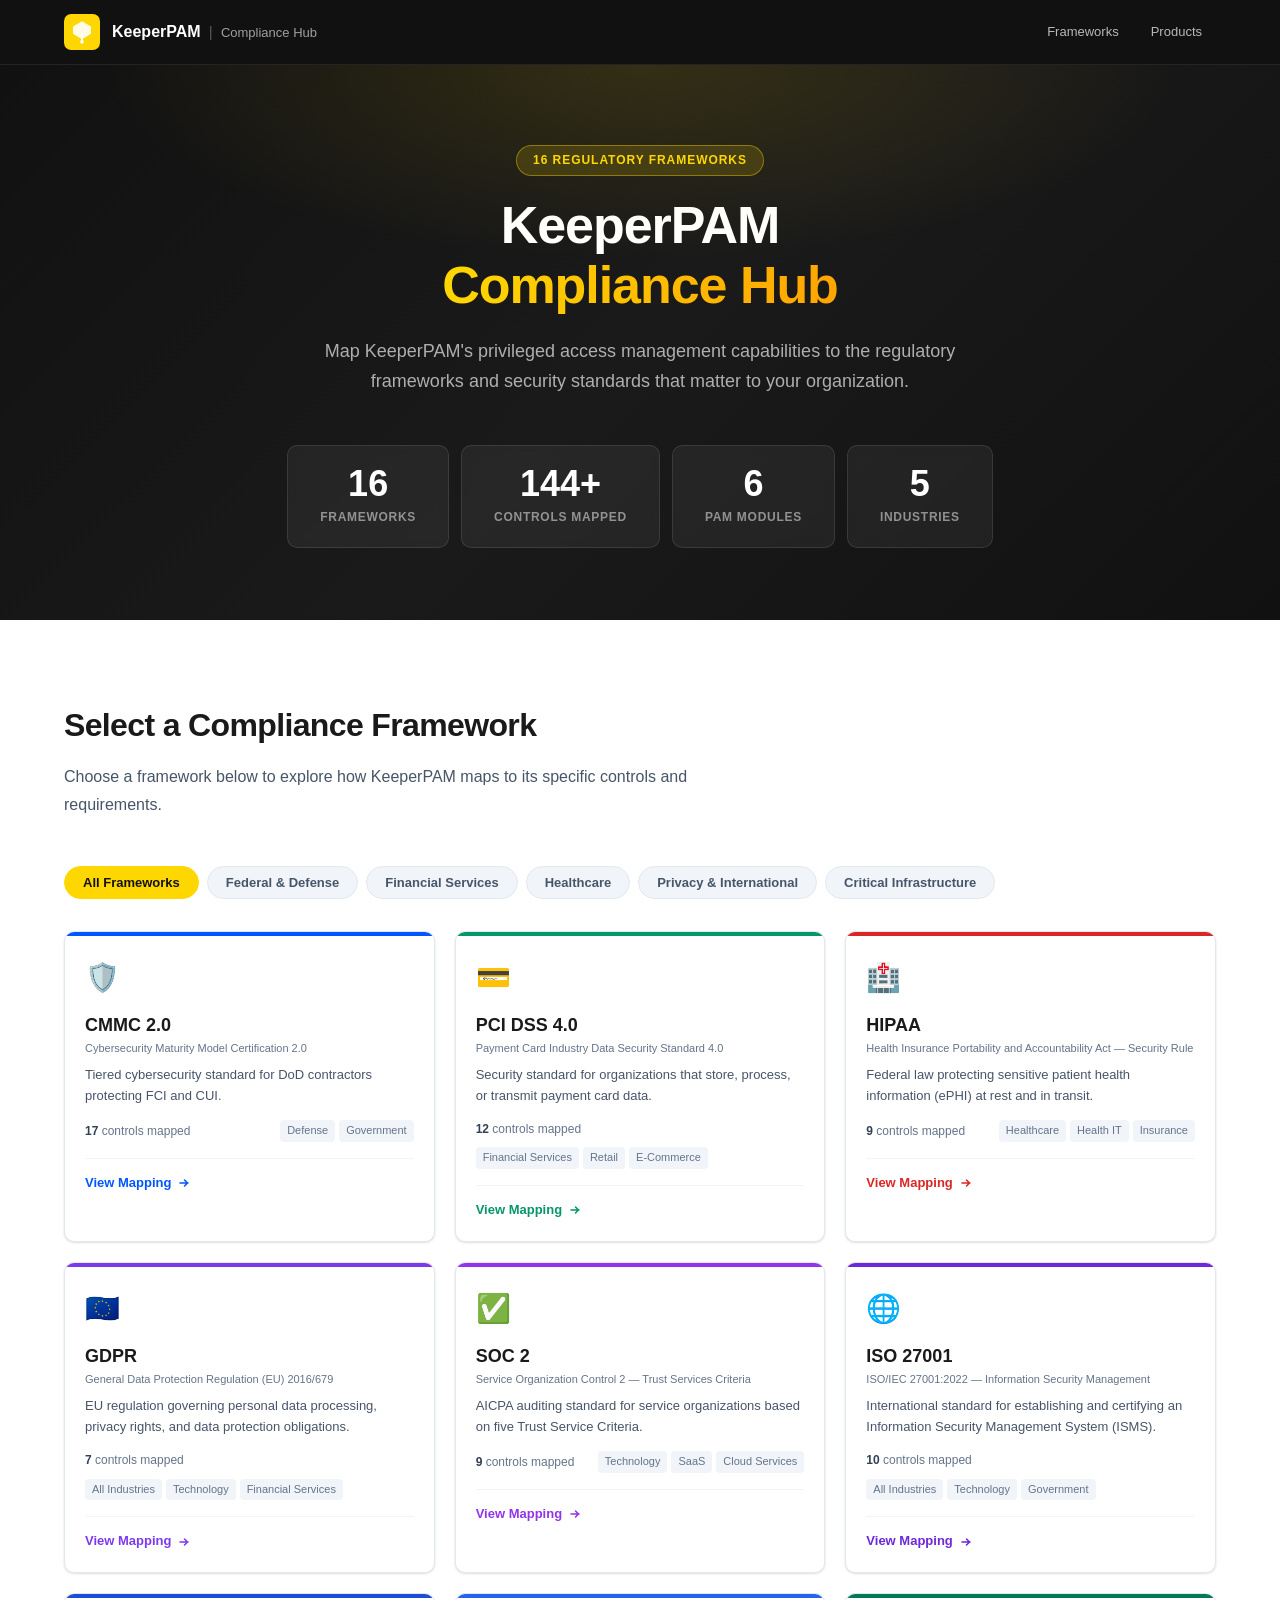
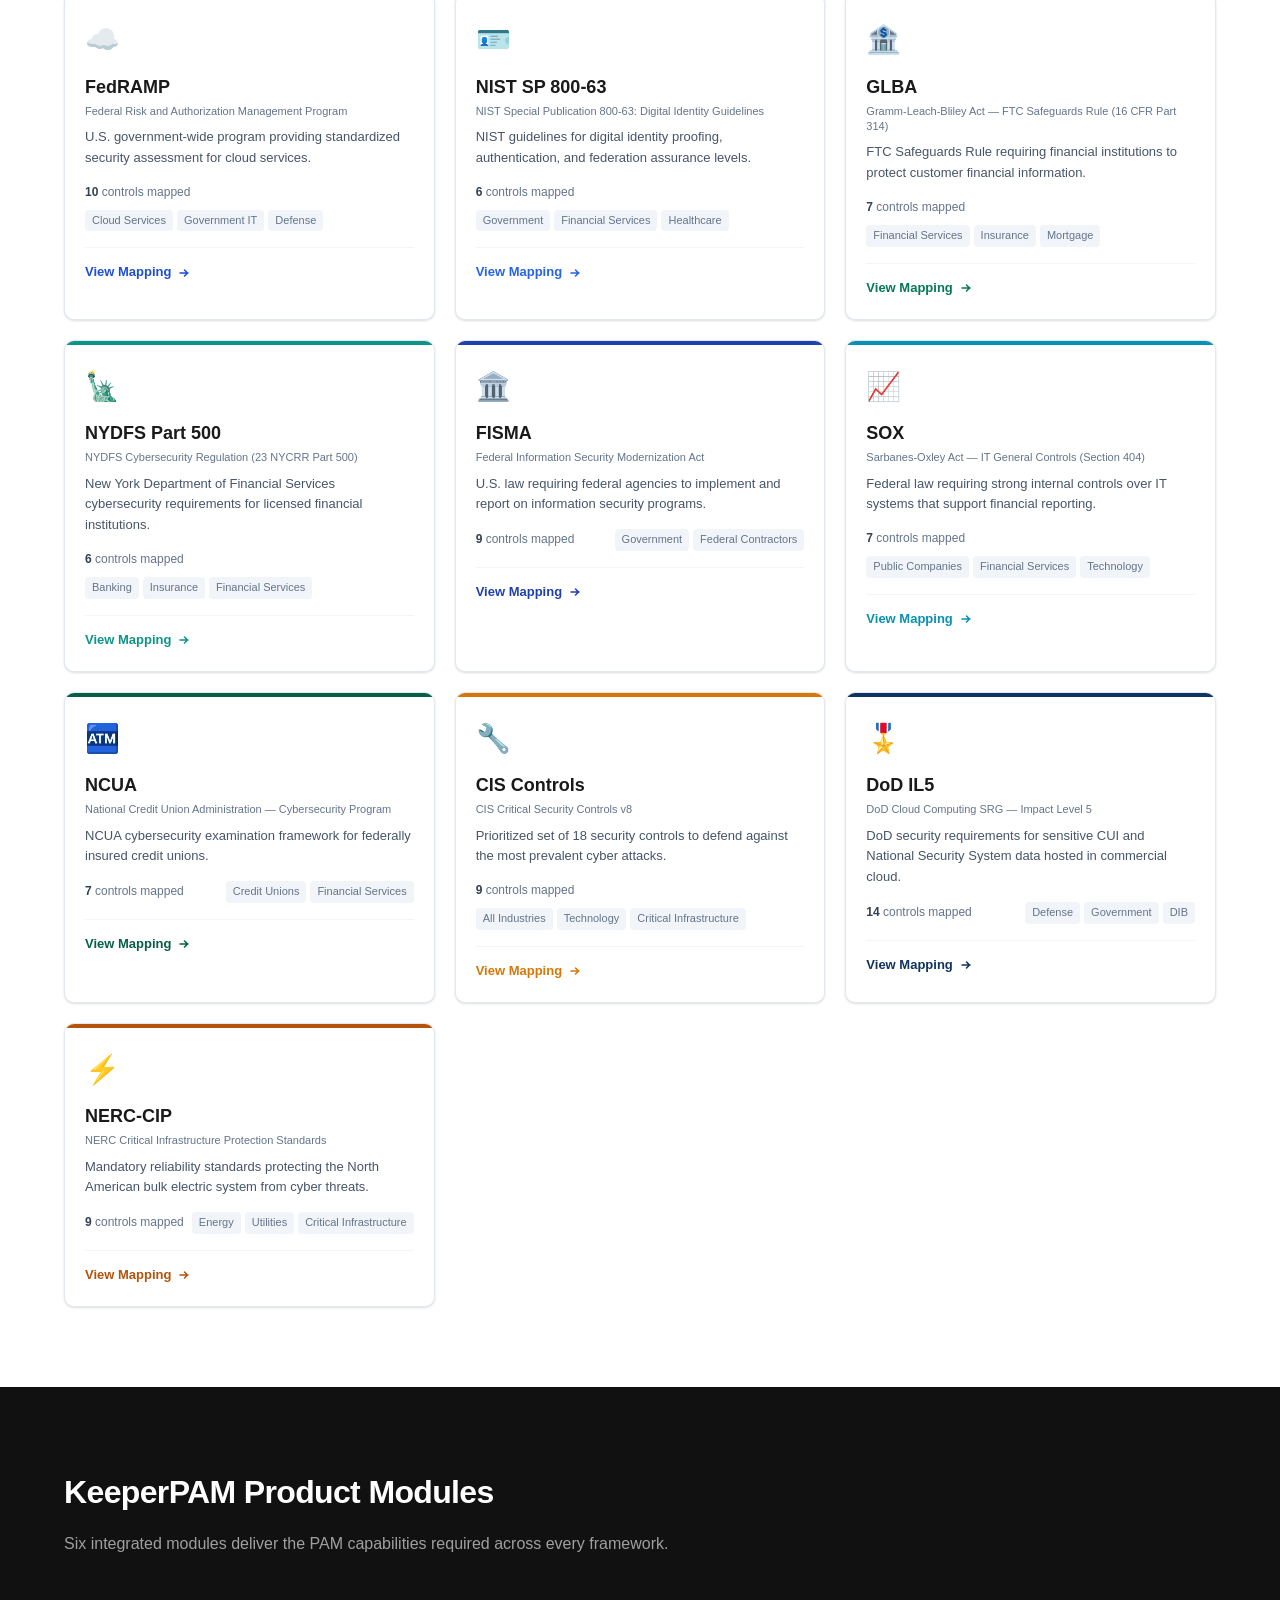
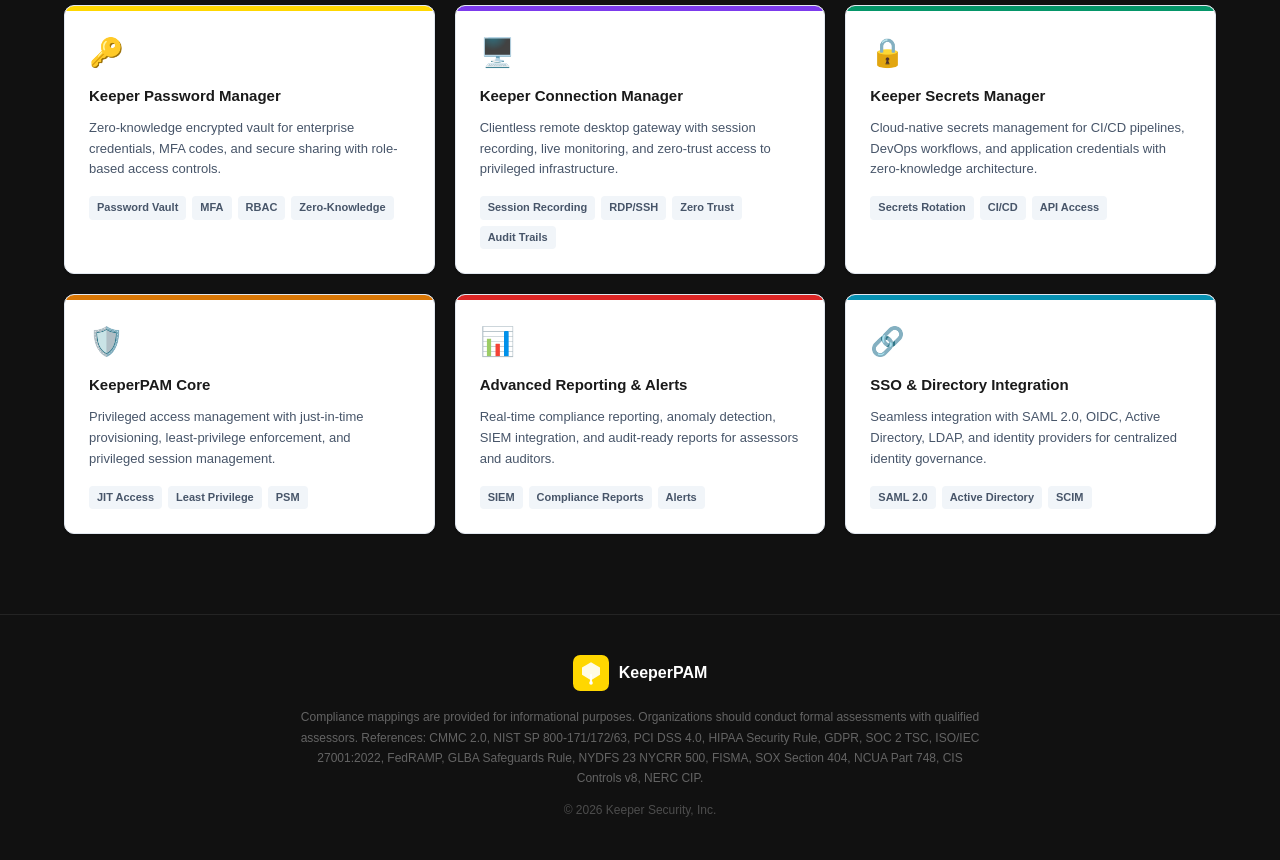
==== commit e1b8b41a: "Add DoD IL5 (DoD Cloud Computing SRG Impact Level 5) framework 14 PAM-relevant controls across 5 dom" ====
--- a/index.html
+++ b/index.html
@@ -33,12 +33,12 @@
   <!-- Hero -->
   <section class="hub-hero">
     <div class="container">
-      <div class="hero-badge">15 Regulatory Frameworks</div>
+      <div class="hero-badge">16 Regulatory Frameworks</div>
       <h1>KeeperPAM<br/><span class="hero-accent">Compliance Hub</span></h1>
       <p class="hero-sub">Map KeeperPAM's privileged access management capabilities to the regulatory frameworks and security standards that matter to your organization.</p>
       <div class="hero-stats">
-        <div class="stat"><span class="stat-num">15</span><span class="stat-label">Frameworks</span></div>
-        <div class="stat"><span class="stat-num">130+</span><span class="stat-label">Controls Mapped</span></div>
+        <div class="stat"><span class="stat-num">16</span><span class="stat-label">Frameworks</span></div>
+        <div class="stat"><span class="stat-num">144+</span><span class="stat-label">Controls Mapped</span></div>
         <div class="stat"><span class="stat-num">6</span><span class="stat-label">PAM Modules</span></div>
         <div class="stat"><span class="stat-num">5</span><span class="stat-label">Industries</span></div>
       </div>
--- a/styles.css
+++ b/styles.css
@@ -813,6 +813,19 @@
   border-left: 3px solid var(--green);
 }
 
+/* practice-id and module-chip on white/light backgrounds (accordion) */
+.practice-row .practice-id {
+  background: #1A1200;
+  color: #FFD700;
+  border: 1px solid #5C4400;
+}
+
+.accordion-body .module-chip {
+  background: #1A1200;
+  color: #FFD700;
+  border-color: #5C4400;
+}
+
 /* ── CTA Section ───────────────────────────────────────────── */
 .cta-section {
   background: linear-gradient(135deg, #111111 0%, #1A1A1A 100%);
